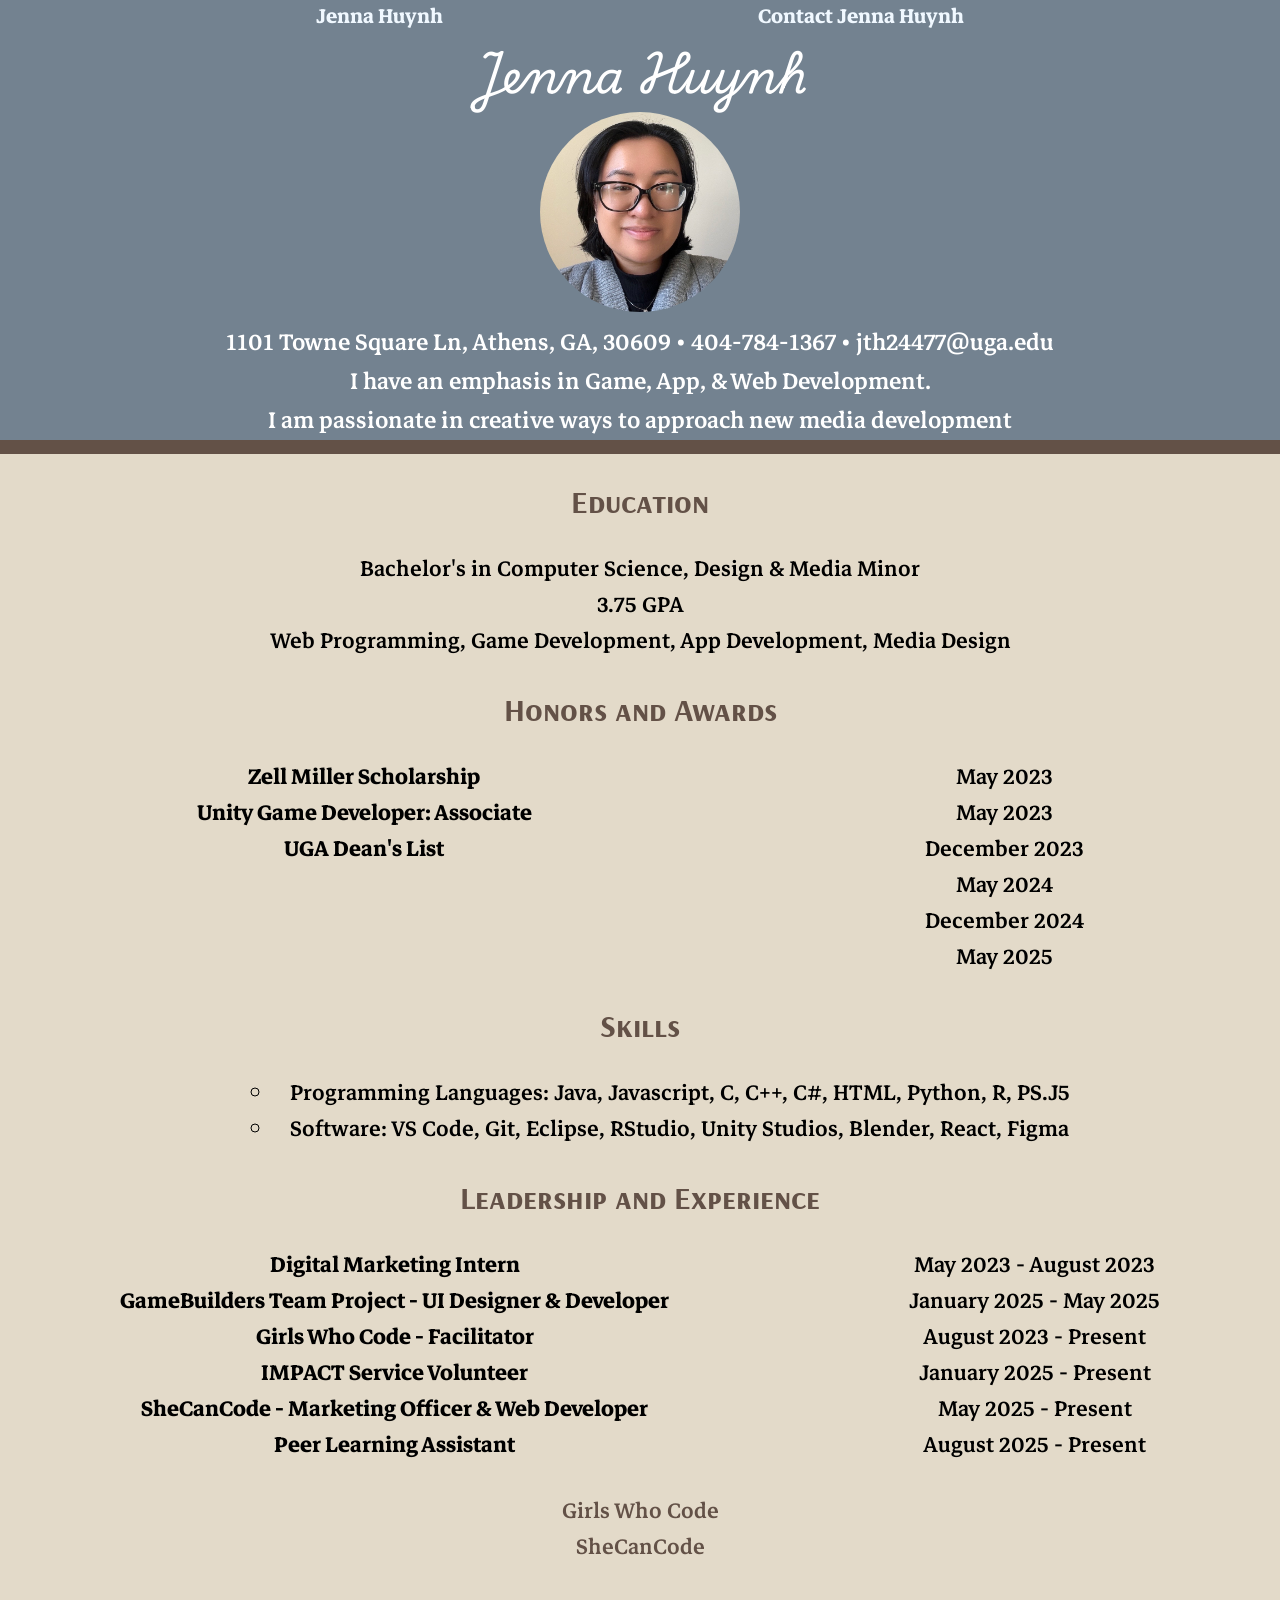
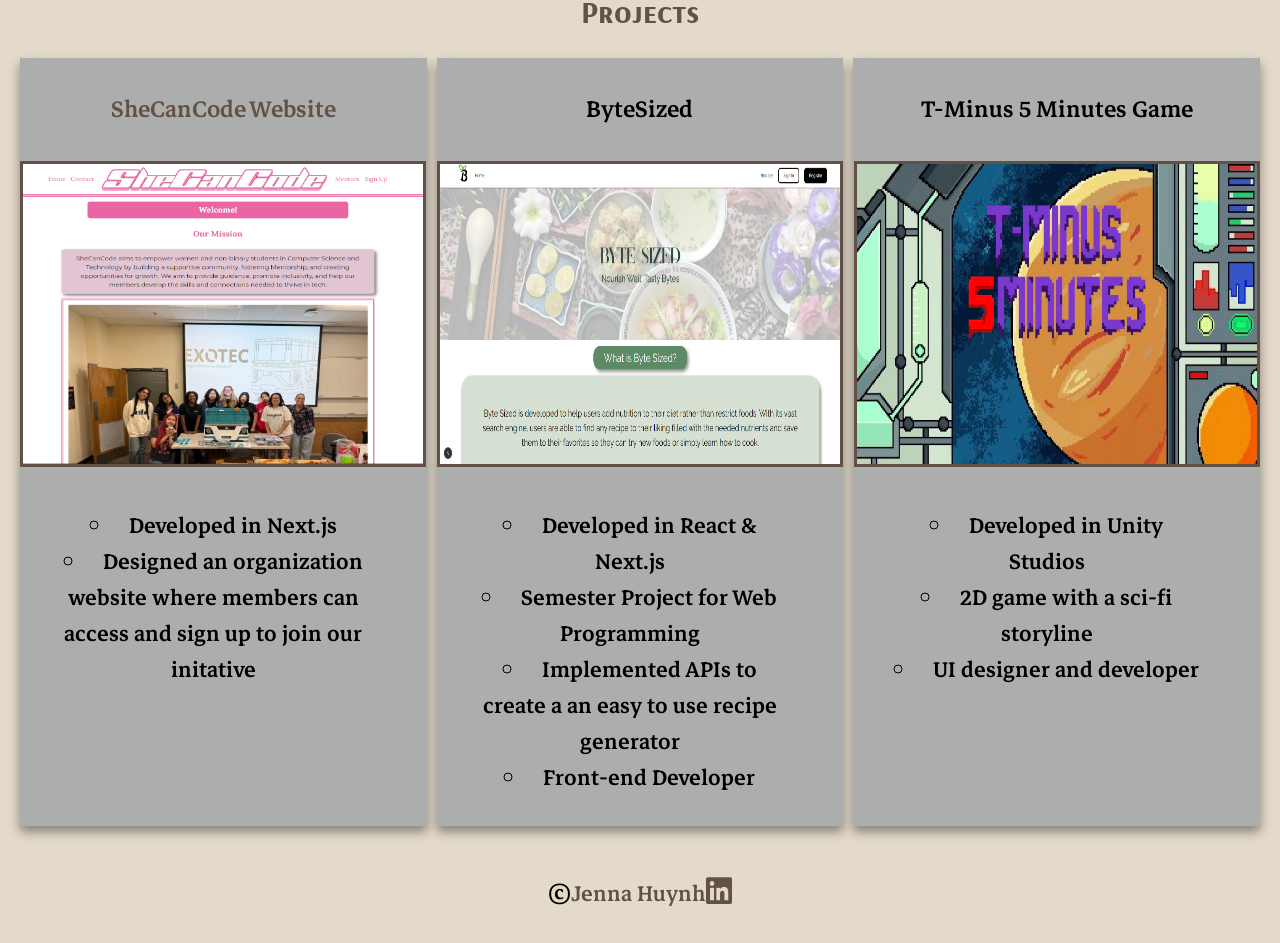
==== index.html @ 85e8484a "cahnges" ====
<!DOCTYPE html>
<html lang="en">

<head>
    <meta charset="UTF-8">
    <meta name="viewport" content="width=device-width, initial-scale=1.0">
    <title>Jenna Huynh</title>
    <link rel="stylesheet" href="https://cdnjs.cloudflare.com/ajax/libs/font-awesome/6.0.0-beta3/css/all.min.css">
    <link rel="stylesheet" href="css/style.css">
    <link rel="preconnect" href="https://fonts.googleapis.com">
    <link rel="preconnect" href="https://fonts.gstatic.com" crossorigin>
    <link
        href="https://fonts.googleapis.com/css2?family=Arsenal+SC:ital,wght@0,400;0,700;1,400;1,700&family=Markazi+Text:wght@400..700&family=Merriweather+Sans:ital,wght@0,300..800;1,300..800&family=Playwrite+DE+LA:wght@100..400&family=Thasadith:ital,wght@0,400;0,700;1,400;1,700&display=swap"
        rel="stylesheet">
</head>

<body>
    <nav>
        <p>
            Jenna Huynh
        </p>
        <p>
            <a href="contact.html">Contact Jenna Huynh</a>
        </p>
    </nav>
    <element class="splash">
        <section>
            <h1>
                Jenna Huynh
            </h1>
            <img src="images/headshot.JPG" alt="headshot" width="200" height="200">
            <p>
                1101 Towne Square Ln, Athens, GA, 30609
                &bull;
                404-784-1367
                &bull;
                jth24477@uga.edu
            </p>
            <p>
                I have an emphasis in Game, App, & Web Development. 
                 <br> I am passionate in creative ways to approach new media development
                
            </p>
        </section>
    </element>
    <hr>
    <section>
        <h2>
            Education
        </h2>
        <p>
           Bachelor's in Computer Science, Design & Media Minor
            <br>
            3.75 GPA
            <br>
            Web Programming, Game Development, App Development, Media Design
        </p>
    </section>
    <section>
        <h2>
            Honors and Awards
        </h2>
        <dl>
            <dt>
                Zell Miller Scholarship
            <dd>
                May 2023
            </dd>
            </dt>
            <dt>
                Unity Game Developer: Associate
            <dd>
                May 2023
            </dd>
            </dt>
            <dt>
                UGA Dean's List
            <dd>
                December 2023 <br>
                May 2024 <br>
                December 2024 <br>
                May 2025
            </dd>
            </dt>
        </dl>
    </section>
    <section>
        <h2>
            Skills
        </h2>
        <ul>
            <li>
                Programming Languages: Java, Javascript, C, C++, C#, HTML, Python, R, PS.J5
            </li>
            <li>
                Software: VS Code, Git, Eclipse, RStudio, Unity Studios, Blender, React, Figma
            </li>
        </ul>
    </section>
    <section>
        <h2>
            Leadership and Experience
        </h2>
        <dl>
            <dt>
                Digital Marketing Intern
            <dd>
                May 2023 - August 2023
            </dd>
            </dt>
            <dt>
                GameBuilders Team Project - UI Designer & Developer
                <dd>
                    January 2025 - May 2025
                </dd>
            </dt>
            <dt>
                Girls Who Code - Facilitator
            <dd>
                August 2023 - Present
            </dd>
            <dt>
                IMPACT Service Volunteer 
                <dd>
                    January 2025 - Present
                </dd>
            </dt>
            </dt>
            <dt>
                SheCanCode - Marketing Officer & Web Developer
            <dd>
                May 2025 - Present
            </dd>
            </dt>
            <dt>
                Peer Learning Assistant
            <dd>
                August 2025 - Present
            </dd>
            </dt>
        </dl>
        <a href="https://girlswhocode.com/">Girls Who Code</a>
        <br>
        <a href="https://scc-website-zeta.vercel.app/">SheCanCode</a>
    </section>
    <section>
        <h2>
            Projects
        </h2>
        <div class="three-col">
            <div class="card">
                <h3 class ="h3">
        <a href="https://scc-website-zeta.vercel.app/">SheCanCode Website</a>
                </h3>
                <img src="images/scc.png" alt="SheCanCode">
                <ul>
                    <li>
                        Developed in Next.js
                    </li>
                    <li>
                        Designed an organization website where members can access and sign up to join our initative
                    </li>
                </ul>
            </div>
            <div class="card">
                <h3>
                    ByteSized
                </h3>
                <img src="images/byte.png" alt="ByteSized">
                <ul>
                    <li>
                        Developed in React & Next.js
                    </li>
                    <li>
                        Semester Project for Web Programming
                    </li>
                    <li>
                        Implemented APIs to create a an easy to use recipe generator
                    </li>
                    <li>
                        Front-end Developer
                    </li>
                </ul>
            </div>
            <div class="card">
                <h3>
                    T-Minus 5 Minutes Game
                </h3>
                <img src="images/tminus.jpeg" alt="T-Minus 5 Minutes Game ">
                <ul>
                    <li>
                        Developed in Unity Studios
                    </li>
                    <li>
                        2D game with a sci-fi storyline
                    </li>
                    <li>
                        UI designer and developer 
                    </li>
                </ul>
            </div>
        </div>
    </section>
    </div>
    <footer>
        &copy;
        <a href="contact.html">Jenna Huynh</a>
        <a href="https://www.linkedin.com/in/jj-huynh-35815720b/">
            <i class="fa-brands fa-linkedin"></i>
        </a>
    </footer>
</body>

</html>
---- css/style.css ----
/* General Styles */

body {
    margin: 0;
    background-color: #E3DAC9;
    font-family: "Markazi Text", serif;
    font-weight: 500;
    font-size: 30px;
    text-align: center;
}

/* Nav Styles */
nav {
    display: flex;
    flex-direction: row;
    justify-content: space-evenly;
    padding: 0 0 0 0;
    background-color: #738290;
    font-weight: 700;
    text-align: center;
    font-size: 28px;
}

nav p,
nav a {
    color: aliceblue;
    margin: 0;
}

nav a {
    color: aliceblue;
    text-decoration: none;
}

nav a:hover {
    transition: 0.3s;
    color: #635147;
}

/* Footer Styles */
footer {
    display: flex;
    padding: 30px;
    justify-content: center;
    font-family: "Markazi Text", serif;
    font-weight: 500;
    font-size: 30px;

}

footer a {
    color: #635147;
    text-decoration: none;
}

footer a:hover {
    transition: 0.3s;
    color: aliceblue;
}

/* Splash Section */
.splash {
    border: 0;
}

.splash section {

    background-color: #738290;
}

.splash h1 {
    margin: 0;
    color: white;
    font-family: "Playwrite DE LA", serif;
    font-optical-sizing: auto;
    font-style: normal;
}

.splash img {
    border-radius: 50%;
}

.splash p {
    font-size: 32px;
    margin: 0;
    text-align: center;
    color: white;
}

/* Horizontal Rules */
hr {
    margin: 0;
    color: #635147;
    border: 7px solid;
}

/* Sections */
section {
    text-align: center;
}

/* Section Headings */
section h2 {
    display: flex;
    justify-content: center;
    color: #635147;
    font-family: "Arsenal SC", serif;
    font-weight: 700;
    font-style: normal;
    text-align: center;
    font-size: 32px;
}

.h3 {
    color: black;
}

/* Paragraph Styles */
section p {
    text-align: center;
}

/* link styles */
section a {
    text-decoration: none;
    color: #635147
}

section a:hover {
    color: aliceblue;
}

/* List Styles */
ul {
    list-style-type: circle;
    list-style-position: inside;
}

dl {
    display: grid;
}

dl dt {
    font-weight: bold;
}

dl dd {
    margin: 0;
    grid-column-start: 2;
}

/* Project Section */
.three-col {
    display: grid;
    grid-template-columns: repeat(3, 1fr);
    border: #635147;
    gap: 10px;
    margin: 20px;
}

.card {
    box-shadow: 0 6px 10px 0 rgba(0, 0, 0, 0.4);
    transition: 0.5s;
    background-color: #ABAEAD;
    border: #635147;
    justify-content: center;
    align-items: center;
}

.card li {
    padding: 0 60px 0 0;
}

.card img {
    width: 400px;
    height: 300px;
    border: #635147 solid;
}

.card h3 {
    font-family: "Markazi Text", serif;
    font-weight: 500;
    font-size: 32px;
}

.card:hover {
    box-shadow: 0 8px 16px 0 rgb(0, 0, 0, 0.8);
}

/* Contact Page Styles */
.one-col {
    display: grid;
    text-align: center;
    border: 3px;
    display: inline-block;
}

form {
    margin: 0;
    background-color: #E3DAC9;
    font-family: "Markazi Text", serif;
    font-weight: 500;
    font-size: 30px;
    text-align: center;
}

form input,
form textarea {
    width: 100%;
    padding: 12px 20px;
    margin: 8px 0;
    border: 3px solid #ccc;
    transition: 0.5s;
    resize: vertical;
    margin: 8px 0;
    box-sizing: border-box;
    outline: none;
}

form input:focus,
form textarea:focus {
    border: 3px solid #555;
    transition: .5s;
}

form button {
    font-family: "Markazi Text", serif;
    font-weight: 500;
    font-size: 30px;
    background-color: #635147;
    color: aliceblue;
    border: none;
    padding: 16px 32px;
    margin: 4px 2px;
    box-shadow: 0 8px 16px 0 rgba(0, 0, 0, 0.2), 0 6px 20px 0 rgba(0, 0, 0, 0.19);
}

form button:hover {
    cursor: pointer;
    background-color: aliceblue;
    color: #635147;
    transition-duration: 0.4s;
    box-shadow: 0 8px 16px 0 rgba(0, 0, 0, 0.2), 0 6px 20px 0 rgba(0, 0, 0, 0.19);
}

/* Thank You Page*/

.thankyou h3 {
    padding: 100px;
    font-family: "Playwrite DE LA", serif;
    font-optical-sizing: auto;
    font-style: normal;
}

.thankyou a {
    text-decoration: none;
    color: #635147;
}

.thankyou a:hover {
    transition: 0.3s;
    color: aliceblue
}

@media (max-width: 1000px) {

    .three-col {
        grid-template-columns: 1fr;
        /* stack cards vertically */
        margin: 20px auto;
    }

    .card {
        padding: 20px;
    }

}
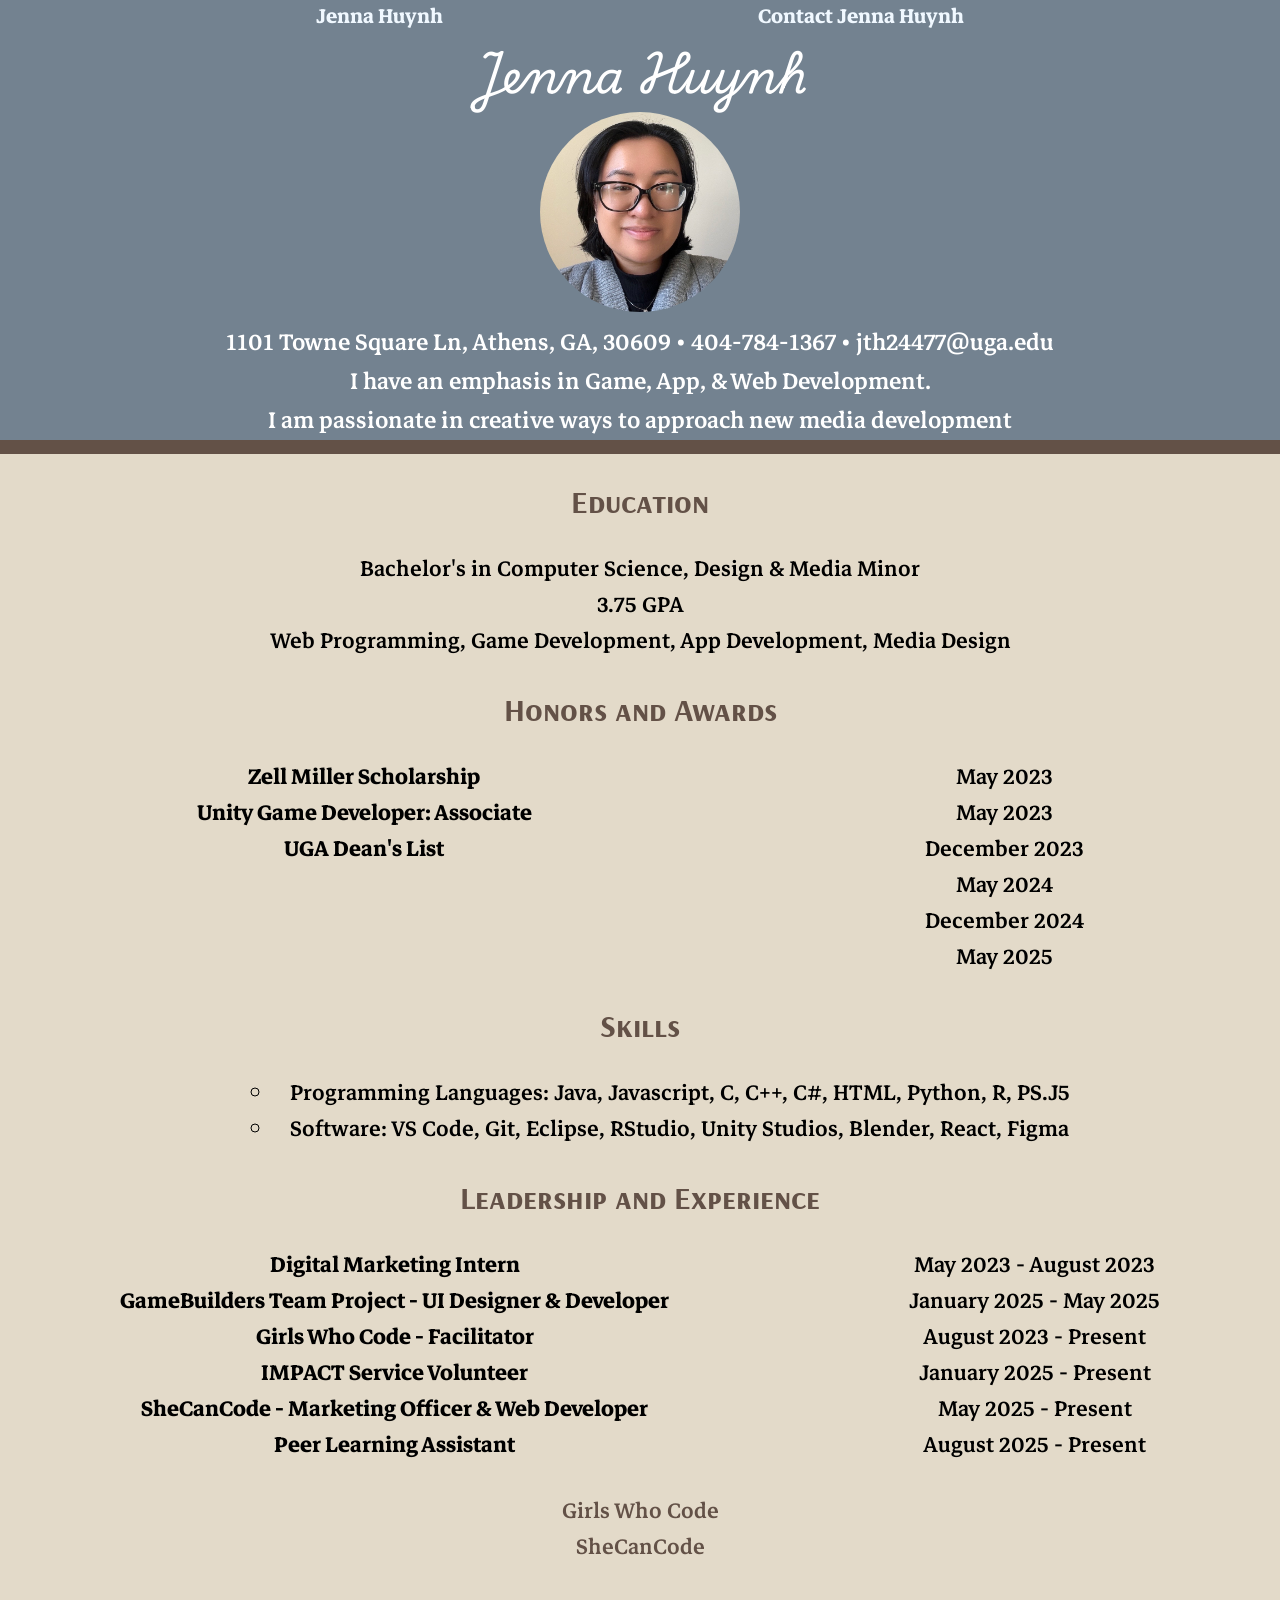
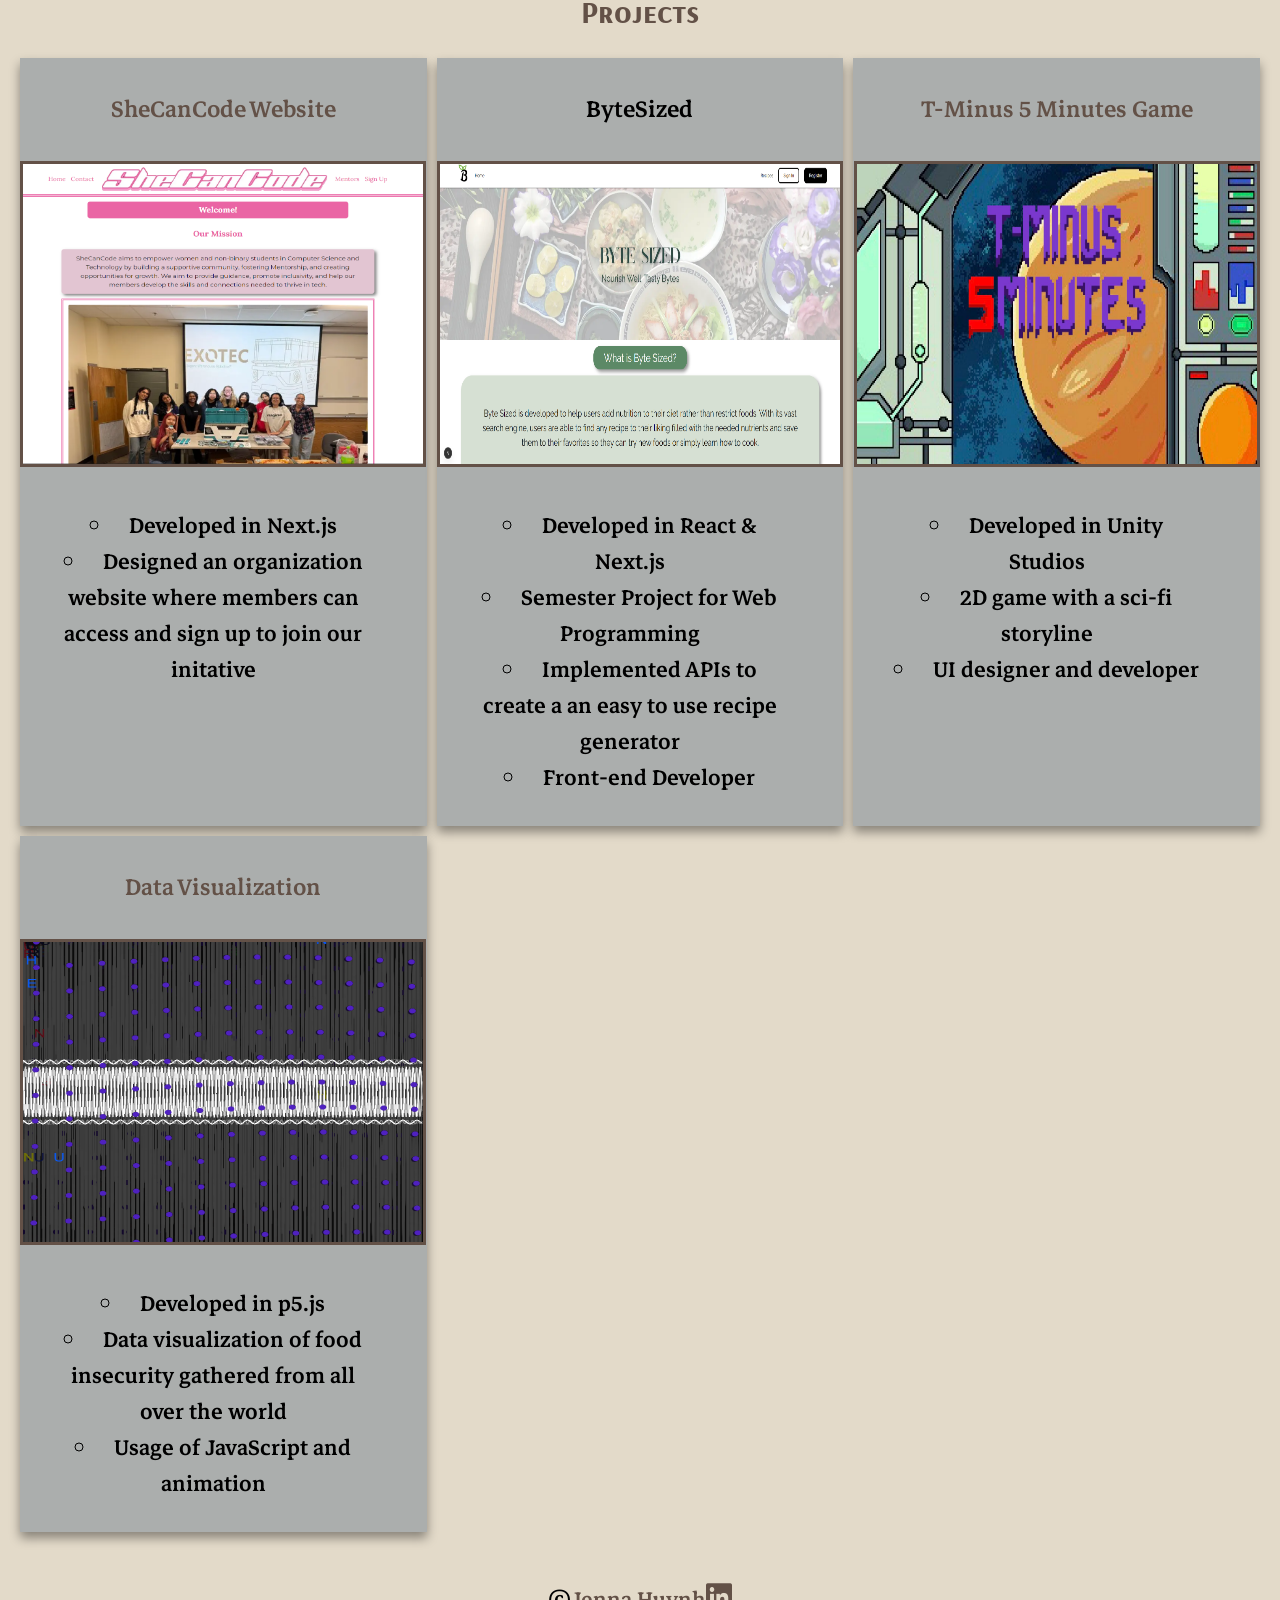
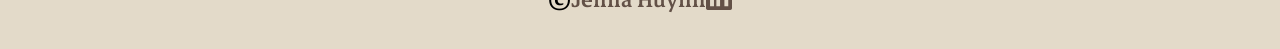
==== commit 6671fdab: "cahnges" ====
--- a/index.html
+++ b/index.html
@@ -37,9 +37,9 @@
                 jth24477@uga.edu
             </p>
             <p>
-                I have an emphasis in Game, App, & Web Development. 
-                 <br> I am passionate in creative ways to approach new media development
-                
+                I have an emphasis in Game, App, & Web Development.
+                <br> I am passionate in creative ways to approach new media development
+
             </p>
         </section>
     </element>
@@ -49,7 +49,7 @@
             Education
         </h2>
         <p>
-           Bachelor's in Computer Science, Design & Media Minor
+            Bachelor's in Computer Science, Design & Media Minor
             <br>
             3.75 GPA
             <br>
@@ -110,9 +110,9 @@
             </dt>
             <dt>
                 GameBuilders Team Project - UI Designer & Developer
-                <dd>
-                    January 2025 - May 2025
-                </dd>
+            <dd>
+                January 2025 - May 2025
+            </dd>
             </dt>
             <dt>
                 Girls Who Code - Facilitator
@@ -120,10 +120,10 @@
                 August 2023 - Present
             </dd>
             <dt>
-                IMPACT Service Volunteer 
-                <dd>
-                    January 2025 - Present
-                </dd>
+                IMPACT Service Volunteer
+            <dd>
+                January 2025 - Present
+            </dd>
             </dt>
             </dt>
             <dt>
@@ -149,8 +149,8 @@
         </h2>
         <div class="three-col">
             <div class="card">
-                <h3 class ="h3">
-        <a href="https://scc-website-zeta.vercel.app/">SheCanCode Website</a>
+                <h3>
+                    <a href="https://scc-website-zeta.vercel.app/">SheCanCode Website</a>
                 </h3>
                 <img src="images/scc.png" alt="SheCanCode">
                 <ul>
@@ -184,7 +184,7 @@
             </div>
             <div class="card">
                 <h3>
-                    T-Minus 5 Minutes Game
+                    <a href="https://mr-teal.itch.io/t-minus-5-minutes">T-Minus 5 Minutes Game</a>
                 </h3>
                 <img src="images/tminus.jpeg" alt="T-Minus 5 Minutes Game ">
                 <ul>
@@ -195,7 +195,24 @@
                         2D game with a sci-fi storyline
                     </li>
                     <li>
-                        UI designer and developer 
+                        UI designer and developer
+                    </li>
+                </ul>
+            </div>
+            <div class="card">
+                <h3>
+                    <a href="https://editor.p5js.org/jth24477/sketches/vvp6loJH0">Data Visualization</a>
+                </h3>
+                <img src="images/foodData.png" alt="data ">
+                <ul>
+                    <li>
+                        Developed in p5.js
+                    </li>
+                    <li>
+                        Data visualization of food insecurity gathered from all over the world
+                    </li>
+                    <li>
+                        Usage of JavaScript and animation
                     </li>
                 </ul>
             </div>
@@ -211,4 +228,4 @@
     </footer>
 </body>
 
-</html>
+</html>
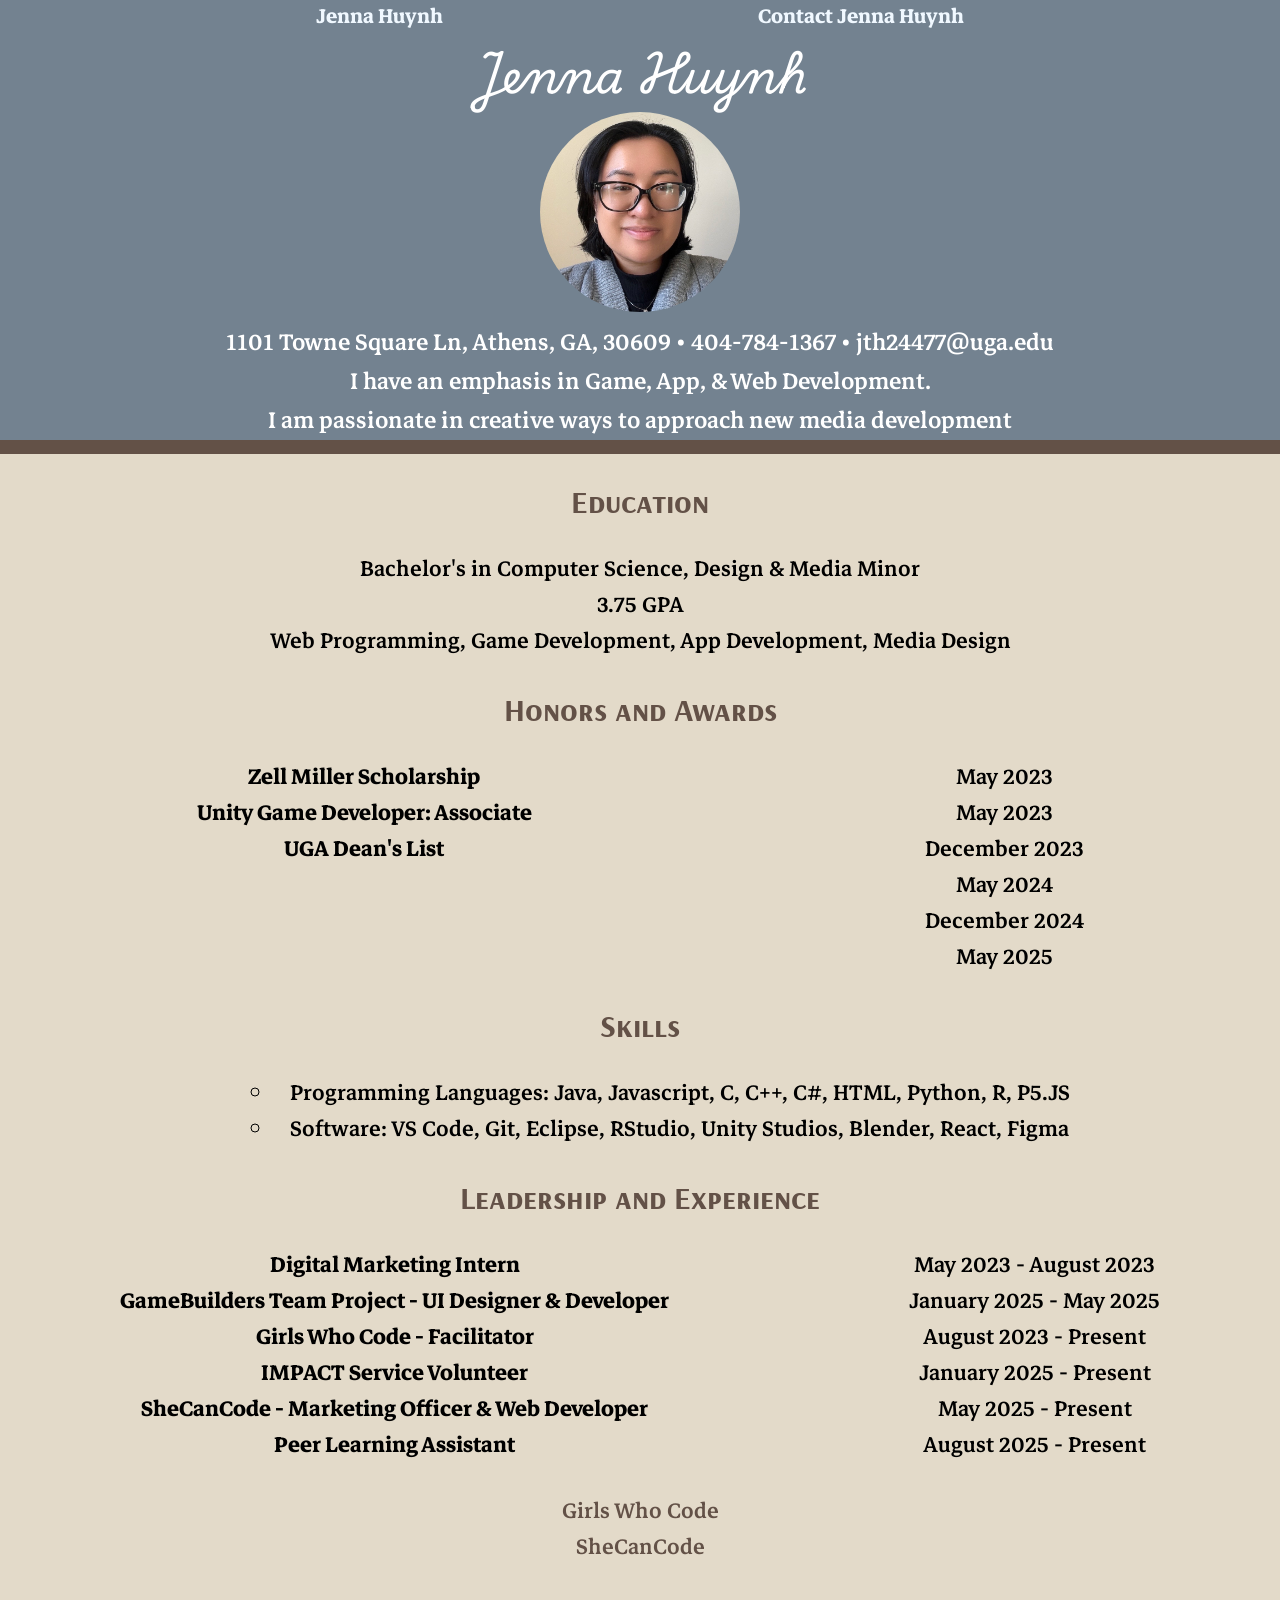
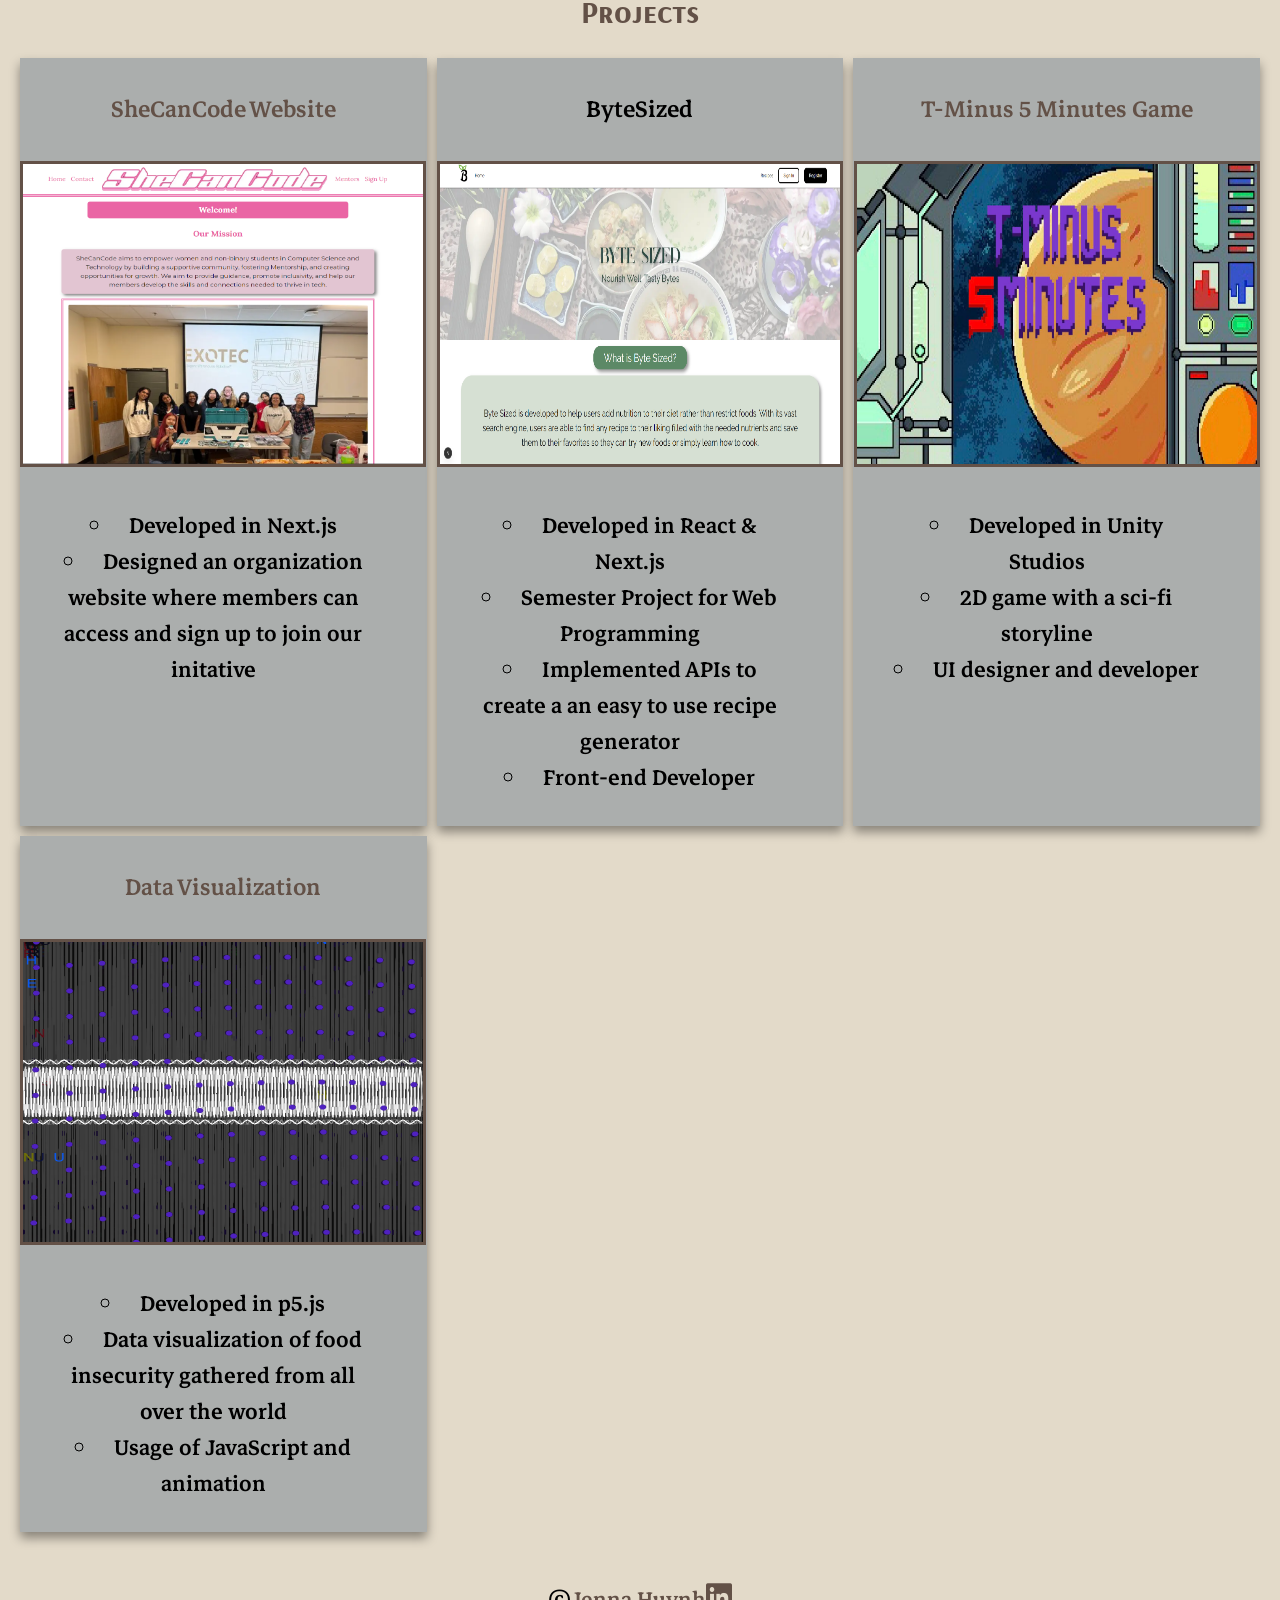
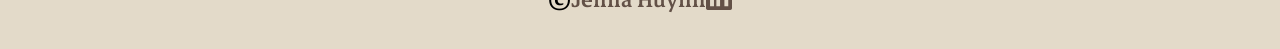
==== commit 0458166c: "changes" ====
--- a/index.html
+++ b/index.html
@@ -90,7 +90,7 @@
         </h2>
         <ul>
             <li>
-                Programming Languages: Java, Javascript, C, C++, C#, HTML, Python, R, PS.J5
+                Programming Languages: Java, Javascript, C, C++, C#, HTML, Python, R, P5.JS
             </li>
             <li>
                 Software: VS Code, Git, Eclipse, RStudio, Unity Studios, Blender, React, Figma
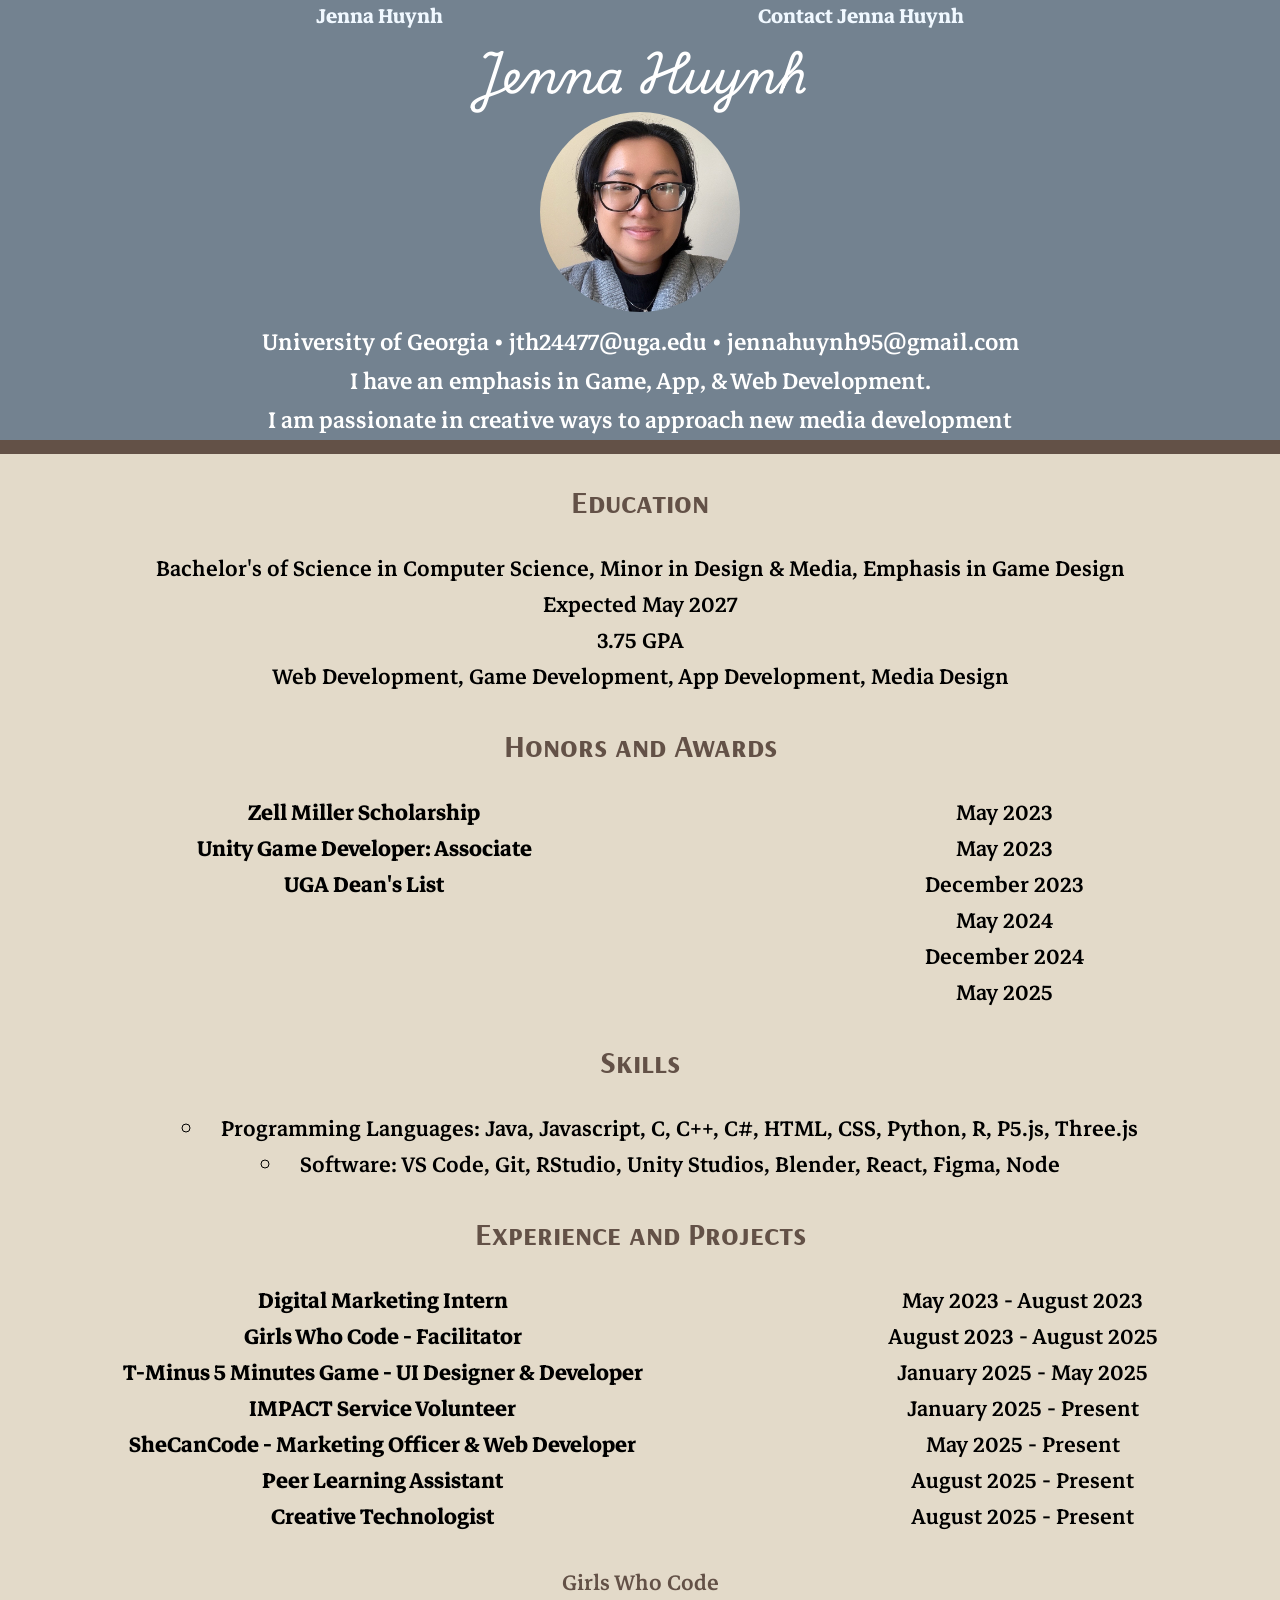
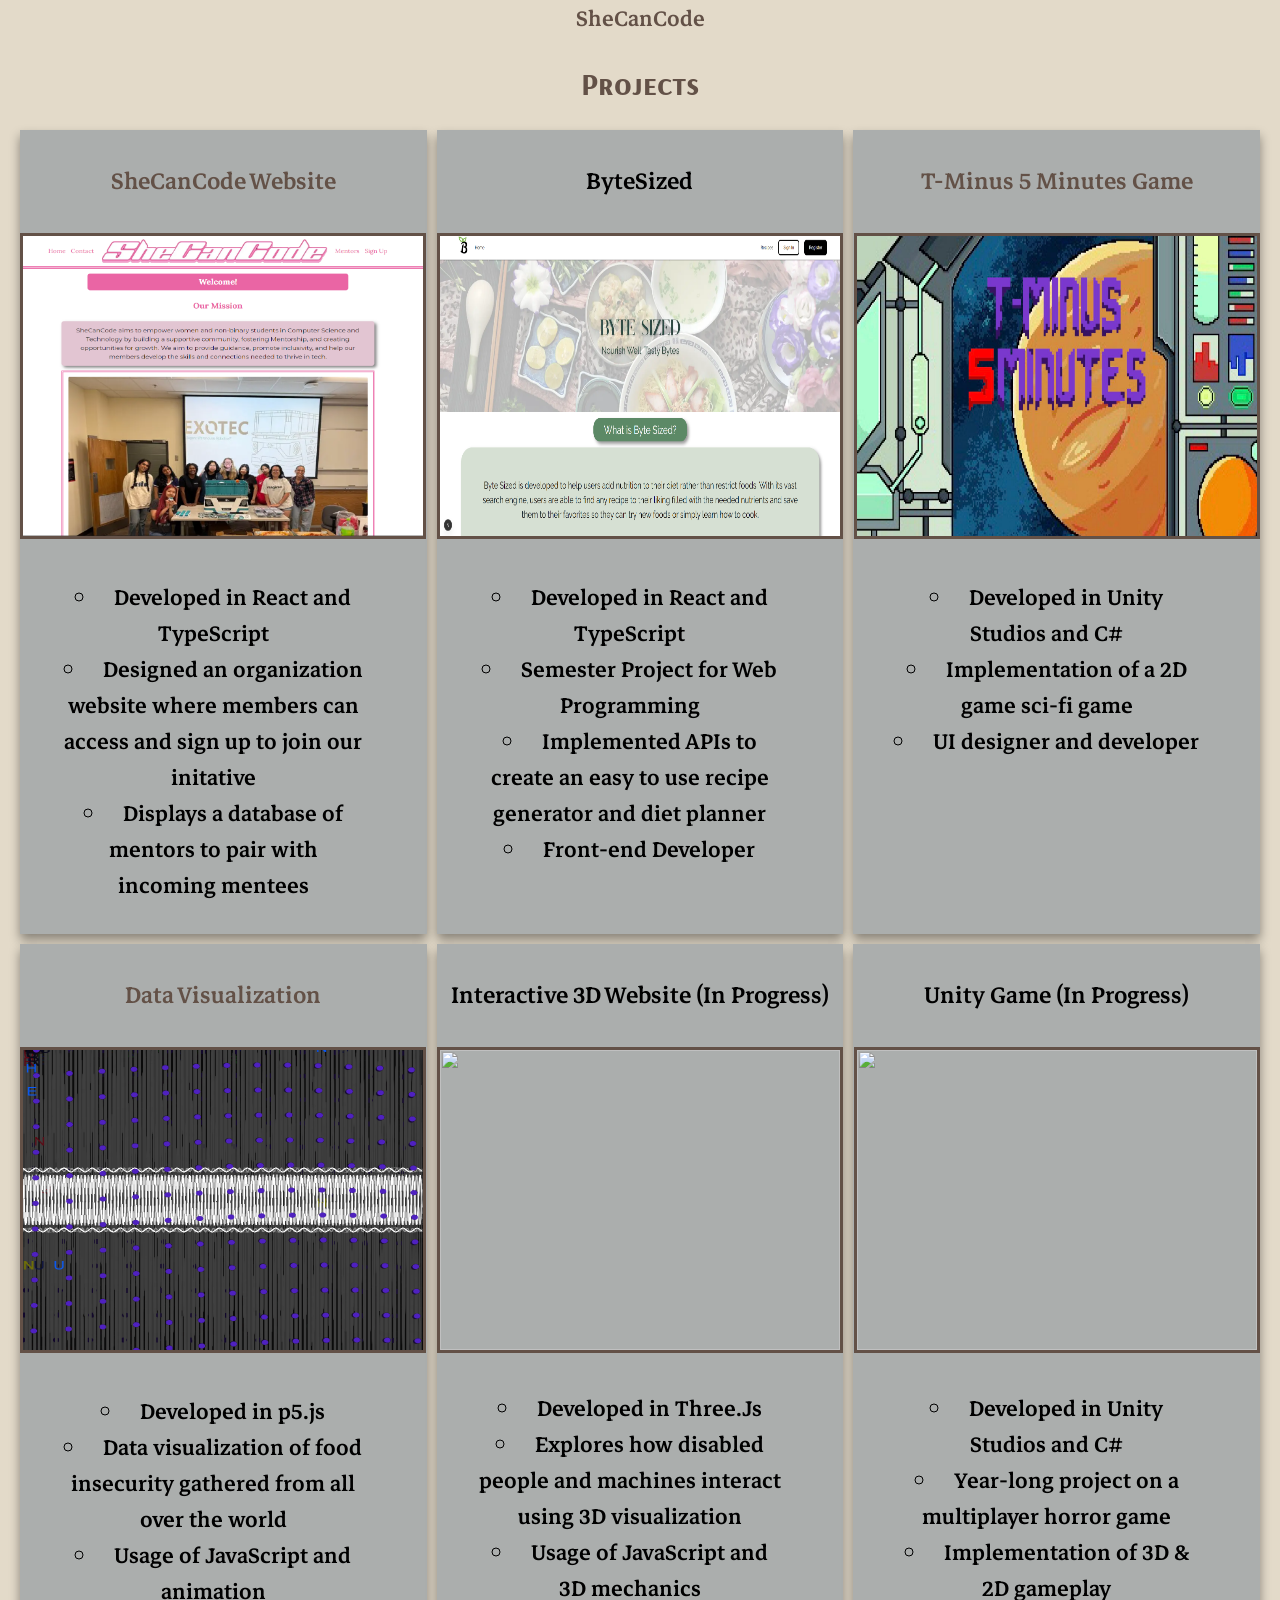
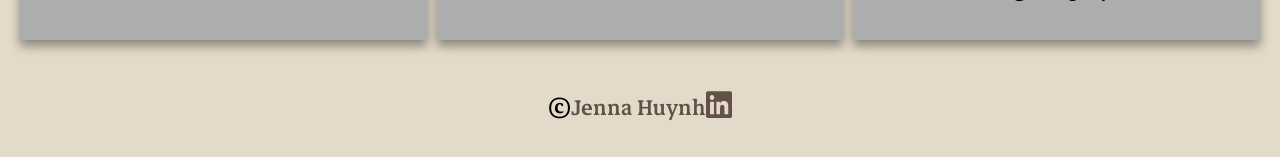
==== commit 809ee39f: "changes" ====
--- a/index.html
+++ b/index.html
@@ -30,11 +30,11 @@
             </h1>
             <img src="images/headshot.JPG" alt="headshot" width="200" height="200">
             <p>
-                1101 Towne Square Ln, Athens, GA, 30609
-                &bull;
-                404-784-1367
+                University of Georgia
                 &bull;
                 jth24477@uga.edu
+                &bull;
+                jennahuynh95@gmail.com
             </p>
             <p>
                 I have an emphasis in Game, App, & Web Development.
@@ -49,11 +49,12 @@
             Education
         </h2>
         <p>
-            Bachelor's in Computer Science, Design & Media Minor
+            Bachelor's of Science in Computer Science, Minor in Design & Media, Emphasis in Game Design 
+            <br> Expected May 2027
             <br>
             3.75 GPA
             <br>
-            Web Programming, Game Development, App Development, Media Design
+            Web Development, Game Development, App Development, Media Design
         </p>
     </section>
     <section>
@@ -90,16 +91,16 @@
         </h2>
         <ul>
             <li>
-                Programming Languages: Java, Javascript, C, C++, C#, HTML, Python, R, P5.JS
+                Programming Languages: Java, Javascript, C, C++, C#, HTML, CSS, Python, R, P5.js, Three.js
             </li>
             <li>
-                Software: VS Code, Git, Eclipse, RStudio, Unity Studios, Blender, React, Figma
+                Software: VS Code, Git, RStudio, Unity Studios, Blender, React, Figma, Node
             </li>
         </ul>
     </section>
     <section>
         <h2>
-            Leadership and Experience
+            Experience and Projects
         </h2>
         <dl>
             <dt>
@@ -109,16 +110,18 @@
             </dd>
             </dt>
             <dt>
-                GameBuilders Team Project - UI Designer & Developer
+                Girls Who Code - Facilitator
+            <dd>
+                August 2023 - August 2025
+            </dd>
+            </dt>
+            <dt>
+                T-Minus 5 Minutes Game - UI Designer & Developer
             <dd>
                 January 2025 - May 2025
             </dd>
             </dt>
-            <dt>
-                Girls Who Code - Facilitator
-            <dd>
-                August 2023 - Present
-            </dd>
+        
             <dt>
                 IMPACT Service Volunteer
             <dd>
@@ -137,11 +140,17 @@
             <dd>
                 August 2025 - Present
             </dd>
+            </dt>
+            <dt>
+                Creative Technologist
+                <dd>
+                    August 2025 - Present
+                </dd>
             </dt>
         </dl>
         <a href="https://girlswhocode.com/">Girls Who Code</a>
         <br>
-        <a href="https://scc-website-zeta.vercel.app/">SheCanCode</a>
+        <a href="https://www.uga-shecancode.dev/">SheCanCode</a>
     </section>
     <section>
         <h2>
@@ -150,16 +159,19 @@
         <div class="three-col">
             <div class="card">
                 <h3>
-                    <a href="https://scc-website-zeta.vercel.app/">SheCanCode Website</a>
+                    <a href="https://www.uga-shecancode.dev/">SheCanCode Website</a>
                 </h3>
                 <img src="images/scc.png" alt="SheCanCode">
                 <ul>
                     <li>
-                        Developed in Next.js
+                        Developed in React and TypeScript
                     </li>
                     <li>
                         Designed an organization website where members can access and sign up to join our initative
                     </li>
+                    <li>
+                        Displays a database of mentors to pair with incoming mentees
+                    </li>
                 </ul>
             </div>
             <div class="card">
@@ -169,13 +181,13 @@
                 <img src="images/byte.png" alt="ByteSized">
                 <ul>
                     <li>
-                        Developed in React & Next.js
+                        Developed in React and TypeScript
                     </li>
                     <li>
                         Semester Project for Web Programming
                     </li>
                     <li>
-                        Implemented APIs to create a an easy to use recipe generator
+                        Implemented APIs to create an easy to use recipe generator and diet planner
                     </li>
                     <li>
                         Front-end Developer
@@ -189,10 +201,10 @@
                 <img src="images/tminus.jpeg" alt="T-Minus 5 Minutes Game ">
                 <ul>
                     <li>
-                        Developed in Unity Studios
-                    </li>
-                    <li>
-                        2D game with a sci-fi storyline
+                        Developed in Unity Studios and C#
+                    </li>
+                    <li>
+                        Implementation of a 2D game sci-fi game
                     </li>
                     <li>
                         UI designer and developer
@@ -216,6 +228,41 @@
                     </li>
                 </ul>
             </div>
+             <div class="card">
+                <h3>
+                    Interactive 3D Website (In Progress)
+                </h3>
+                <img src="" alt="">
+                <ul>
+                    <li>
+                        Developed in Three.Js
+                    </li>
+                    <li>
+                        Explores how disabled people and machines interact using 3D visualization
+                    </li>
+                    <li>
+                        Usage of JavaScript and 3D mechanics
+                    </li>
+                </ul>
+            </div>
+              <div class="card">
+                <h3>
+                    Unity Game (In Progress)
+                </h3>
+                <img src="" alt="">
+                <ul>
+                    <li>
+                        Developed in Unity Studios and C#
+                    </li>
+                    <li>
+                        Year-long project on a multiplayer horror game
+                    </li>
+                    <li>
+                        Implementation of 3D & 2D gameplay
+                    </li>
+                </ul>
+            </div>
+            
         </div>
     </section>
     </div>
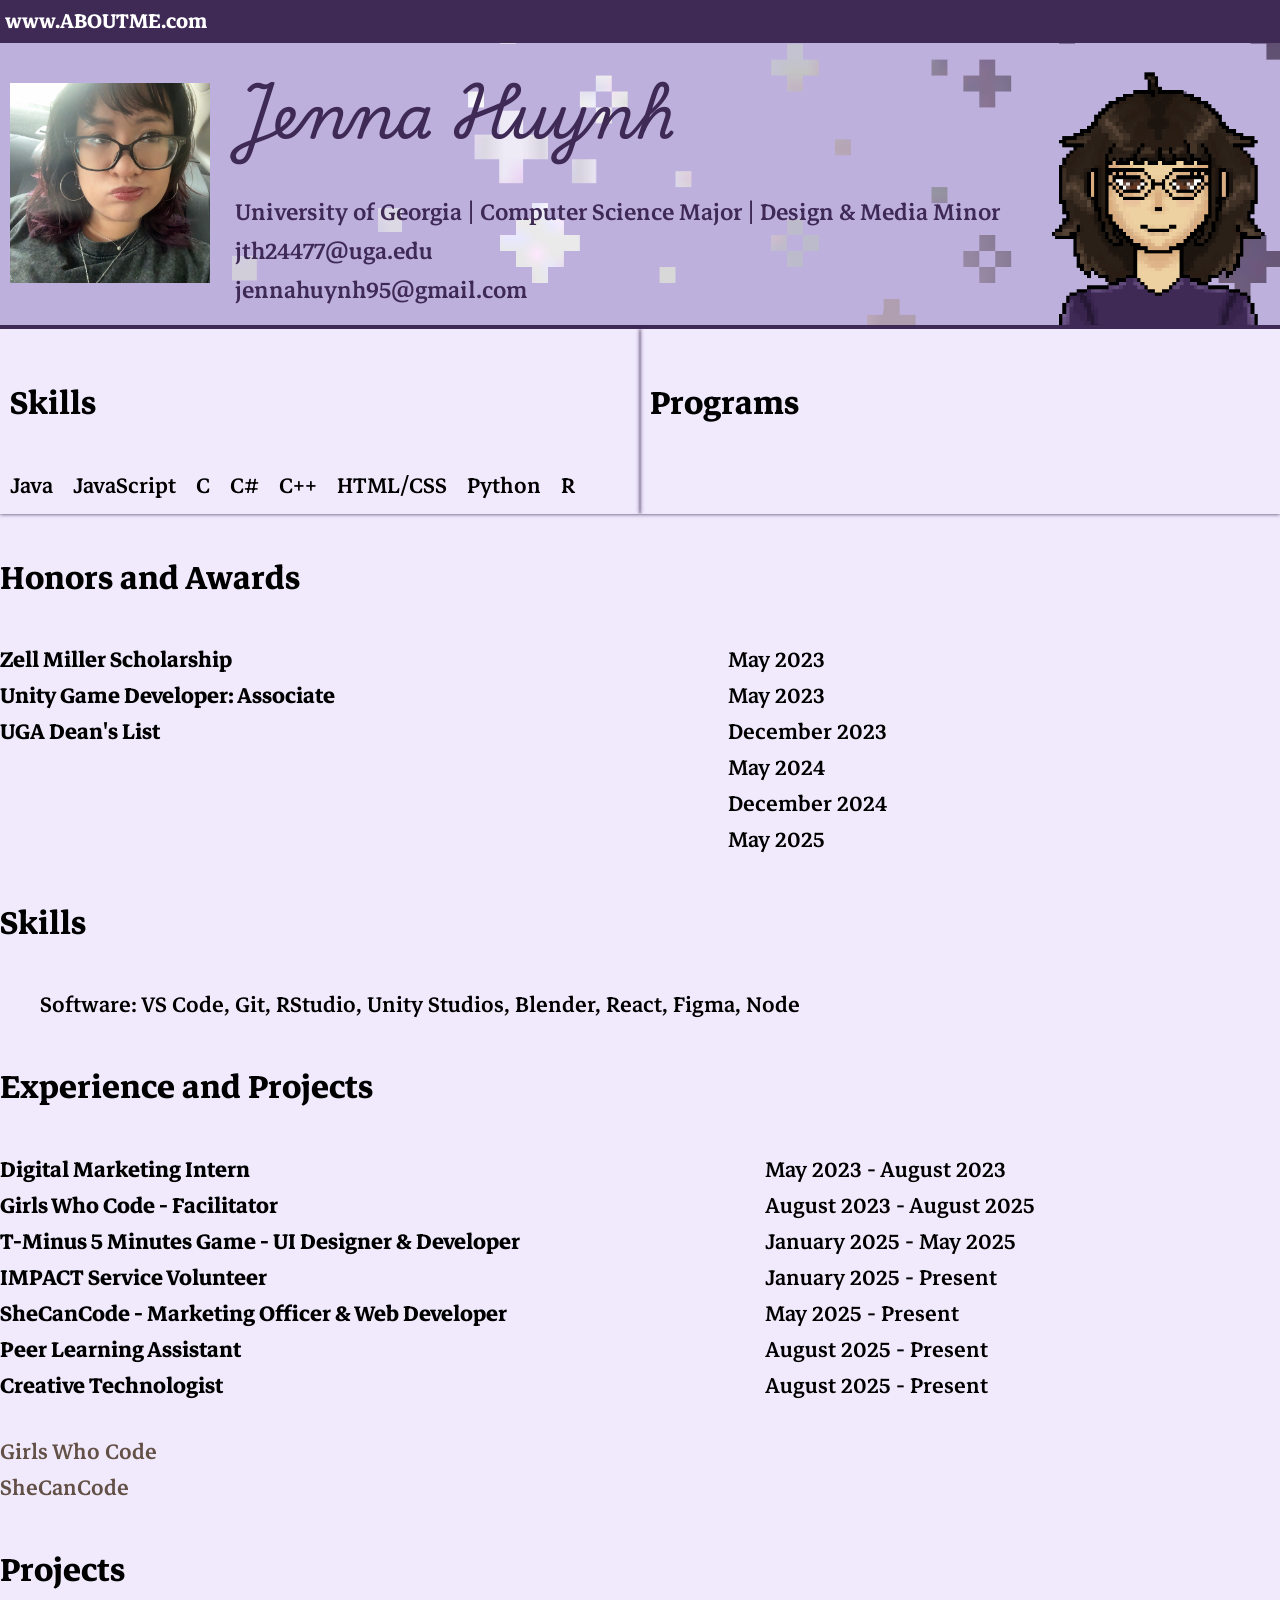
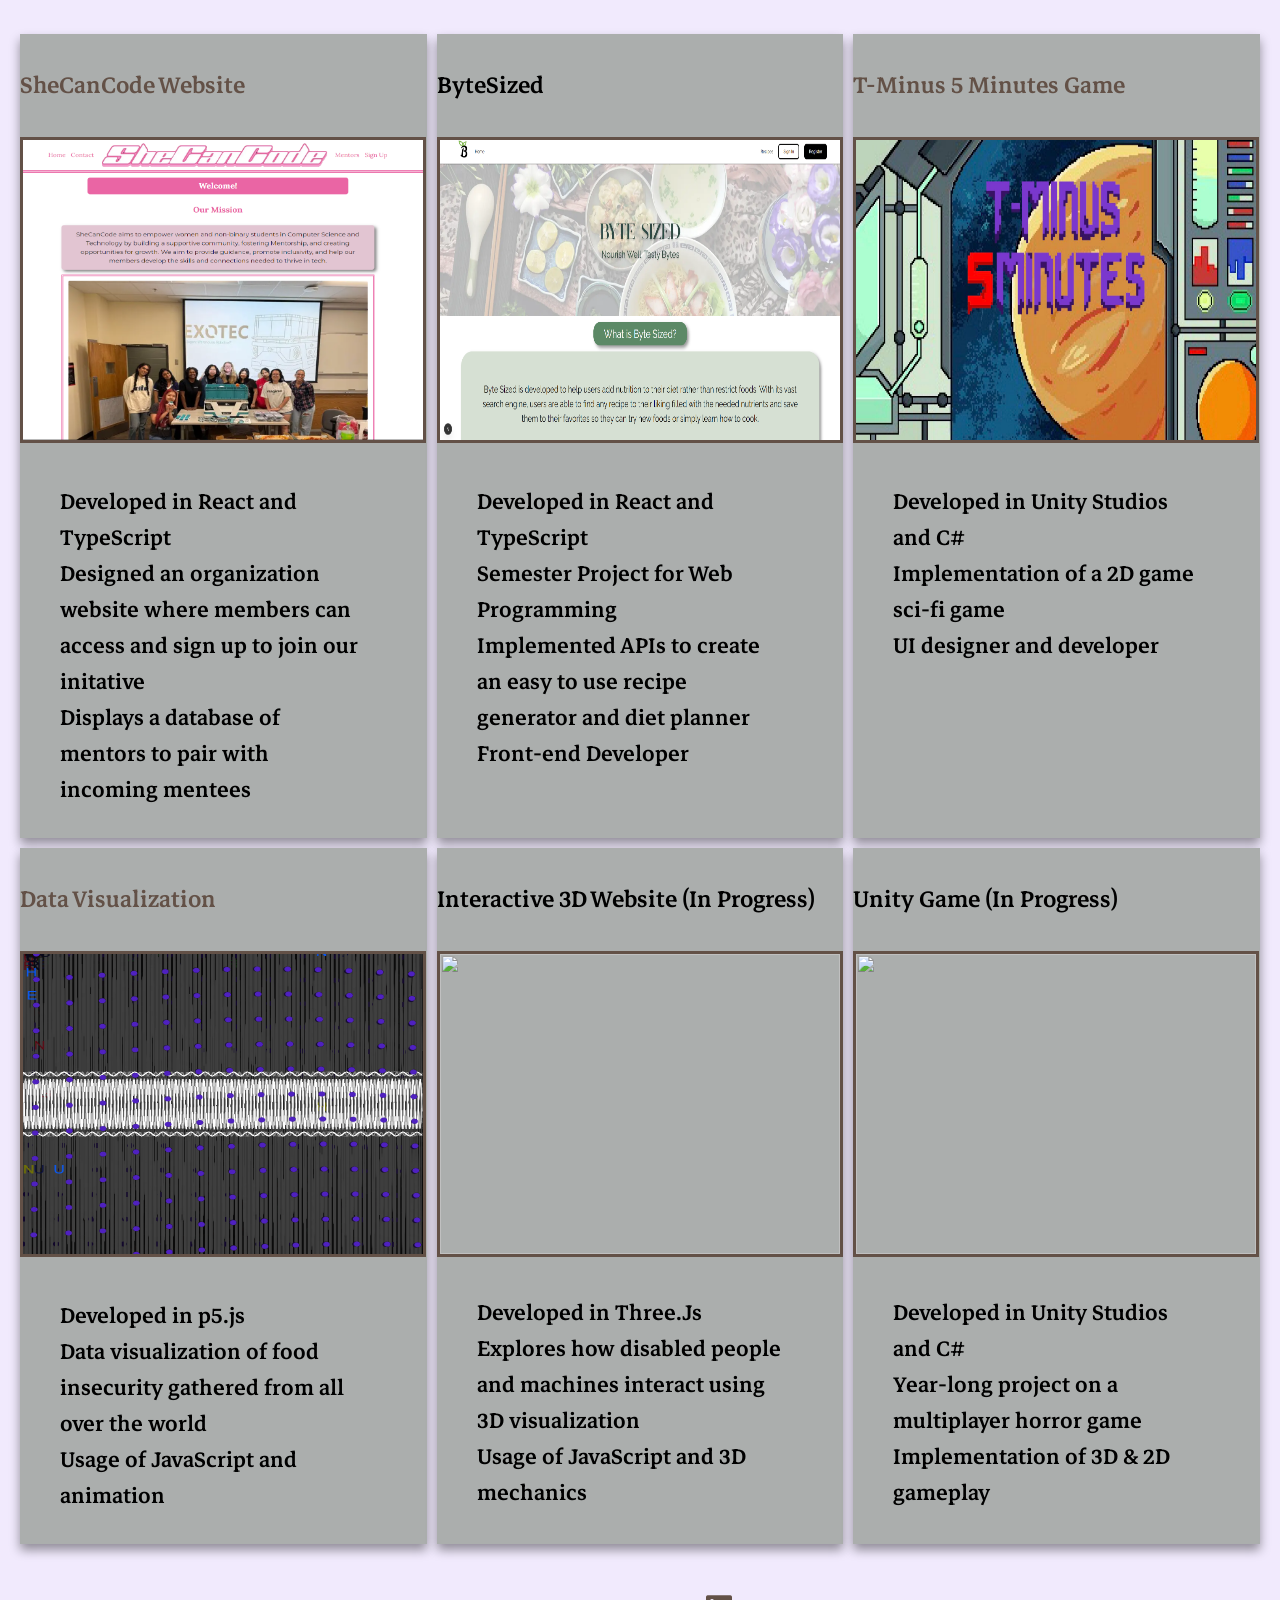
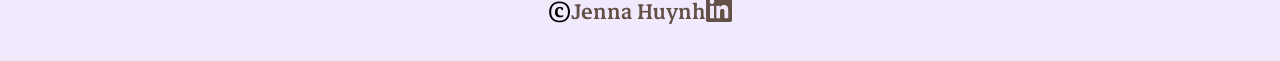
==== commit dafa4573: "updates" ====
--- a/index.html
+++ b/index.html
@@ -17,46 +17,44 @@
 <body>
     <nav>
         <p>
-            Jenna Huynh
-        </p>
-        <p>
-            <a href="contact.html">Contact Jenna Huynh</a>
+            www.ABOUTME.com
         </p>
     </nav>
-    <element class="splash">
-        <section>
+    <div class="splash">
+        <img src="images/headshot.JPG" alt="headshot" width="200" height="200">
+        <div class="text">
             <h1>
                 Jenna Huynh
             </h1>
-            <img src="images/headshot.JPG" alt="headshot" width="200" height="200">
             <p>
-                University of Georgia
-                &bull;
+                University of Georgia | Computer Science Major | Design & Media Minor
+
+                <br>
                 jth24477@uga.edu
-                &bull;
+                <br>
                 jennahuynh95@gmail.com
             </p>
-            <p>
-                I have an emphasis in Game, App, & Web Development.
-                <br> I am passionate in creative ways to approach new media development
-
-            </p>
-        </section>
-    </element>
+        </div>
+    </div>
     <hr>
-    <section>
-        <h2>
-            Education
-        </h2>
-        <p>
-            Bachelor's of Science in Computer Science, Minor in Design & Media, Emphasis in Game Design 
-            <br> Expected May 2027
-            <br>
-            3.75 GPA
-            <br>
-            Web Development, Game Development, App Development, Media Design
-        </p>
-    </section>
+    <div class="skills-container">
+        <div class="skills-card">
+            <h2> Skills </h2>
+            <ul class="skills-list">
+                <li>Java</li>
+                <li>JavaScript</li>
+                <li>C</li>
+                <li>C#</li>
+                <li>C++</li>
+                <li>HTML/CSS</li>
+                <li>Python</li>
+                <li>R</li>
+            </ul>
+        </div>
+        <div class="skills-card">
+            <h2> Programs </h2>
+        </div>
+    </div>
     <section>
         <h2>
             Honors and Awards
@@ -91,9 +89,6 @@
         </h2>
         <ul>
             <li>
-                Programming Languages: Java, Javascript, C, C++, C#, HTML, CSS, Python, R, P5.js, Three.js
-            </li>
-            <li>
                 Software: VS Code, Git, RStudio, Unity Studios, Blender, React, Figma, Node
             </li>
         </ul>
@@ -121,7 +116,7 @@
                 January 2025 - May 2025
             </dd>
             </dt>
-        
+
             <dt>
                 IMPACT Service Volunteer
             <dd>
@@ -143,9 +138,9 @@
             </dt>
             <dt>
                 Creative Technologist
-                <dd>
-                    August 2025 - Present
-                </dd>
+            <dd>
+                August 2025 - Present
+            </dd>
             </dt>
         </dl>
         <a href="https://girlswhocode.com/">Girls Who Code</a>
@@ -228,7 +223,7 @@
                     </li>
                 </ul>
             </div>
-             <div class="card">
+            <div class="card">
                 <h3>
                     Interactive 3D Website (In Progress)
                 </h3>
@@ -245,7 +240,7 @@
                     </li>
                 </ul>
             </div>
-              <div class="card">
+            <div class="card">
                 <h3>
                     Unity Game (In Progress)
                 </h3>
@@ -262,7 +257,7 @@
                     </li>
                 </ul>
             </div>
-            
+
         </div>
     </section>
     </div>
--- a/css/style.css
+++ b/css/style.css
@@ -2,29 +2,26 @@
 
 body {
     margin: 0;
-    background-color: #E3DAC9;
+    background-color: #f1eafd;
     font-family: "Markazi Text", serif;
     font-weight: 500;
     font-size: 30px;
-    text-align: center;
+    text-align: left;
 }
 
 /* Nav Styles */
 nav {
     display: flex;
-    flex-direction: row;
-    justify-content: space-evenly;
-    padding: 0 0 0 0;
-    background-color: #738290;
+    padding: 5px;
+    background-color: #3F2A56;
     font-weight: 700;
-    text-align: center;
     font-size: 28px;
 }
 
-nav p,
-nav a {
-    color: aliceblue;
-    margin: 0;
+nav p {
+    color: white;
+    margin: 0;
+    text-align: left;
 }
 
 nav a {
@@ -60,50 +57,55 @@
 
 /* Splash Section */
 .splash {
-    border: 0;
-}
-
-.splash section {
-
-    background-color: #738290;
+    display:flex;
+    background-image: url('../images/banner.png');
+    background-size: cover;
+    background-position: center;
+    background-repeat: no-repeat;
+    background-attachment: scroll;
 }
 
 .splash h1 {
     margin: 0;
-    color: white;
+    padding: 15px;
+    color: #3F2A56;
     font-family: "Playwrite DE LA", serif;
     font-optical-sizing: auto;
     font-style: normal;
-}
-
-.splash img {
-    border-radius: 50%;
+    text-align: left;
 }
 
 .splash p {
     font-size: 32px;
     margin: 0;
-    text-align: center;
-    color: white;
+    padding: 15px;
+    text-align: left;
+    color: #3F2A56;
+}
+
+.splash img {
+    margin:0;
+    padding: 10px;
+    padding-top:40px;
 }
 
 /* Horizontal Rules */
 hr {
     margin: 0;
-    color: #635147;
-    border: 7px solid;
+    color: #3F2A56;
+    border: 2px solid;
 }
 
 /* Sections */
 section {
-    text-align: center;
-}
-
-/* Section Headings */
-section h2 {
+    text-align: left;
+}
+
+/* Headings */
+.h2 {
     display: flex;
     justify-content: center;
-    color: #635147;
+    color: #3F2A56;
     font-family: "Arsenal SC", serif;
     font-weight: 700;
     font-style: normal;
@@ -120,6 +122,11 @@
     text-align: center;
 }
 
+.indent {
+  margin-left: 40px;
+  text-indent: -40px;
+}
+
 /* link styles */
 section a {
     text-decoration: none;
@@ -132,7 +139,7 @@
 
 /* List Styles */
 ul {
-    list-style-type: circle;
+    list-style-type: none;
     list-style-position: inside;
 }
 
@@ -148,6 +155,31 @@
     margin: 0;
     grid-column-start: 2;
 }
+
+/* Skills Card */
+.skills-container {
+    display:grid;
+     grid-template-columns: repeat(2, 1fr);
+}
+
+.skills-card {
+    padding:10px;
+    box-shadow: 0 0 4px 0 rgba(63, 42, 86);
+    transition: 0.5s;
+}
+
+.skills-list {
+    display: flex;
+    list-style-type: none;
+    padding: 0;
+    margin: 0;
+}
+
+.skills-list li {
+    margin-right: 20px;
+}
+
+
 
 /* Project Section */
 .three-col {
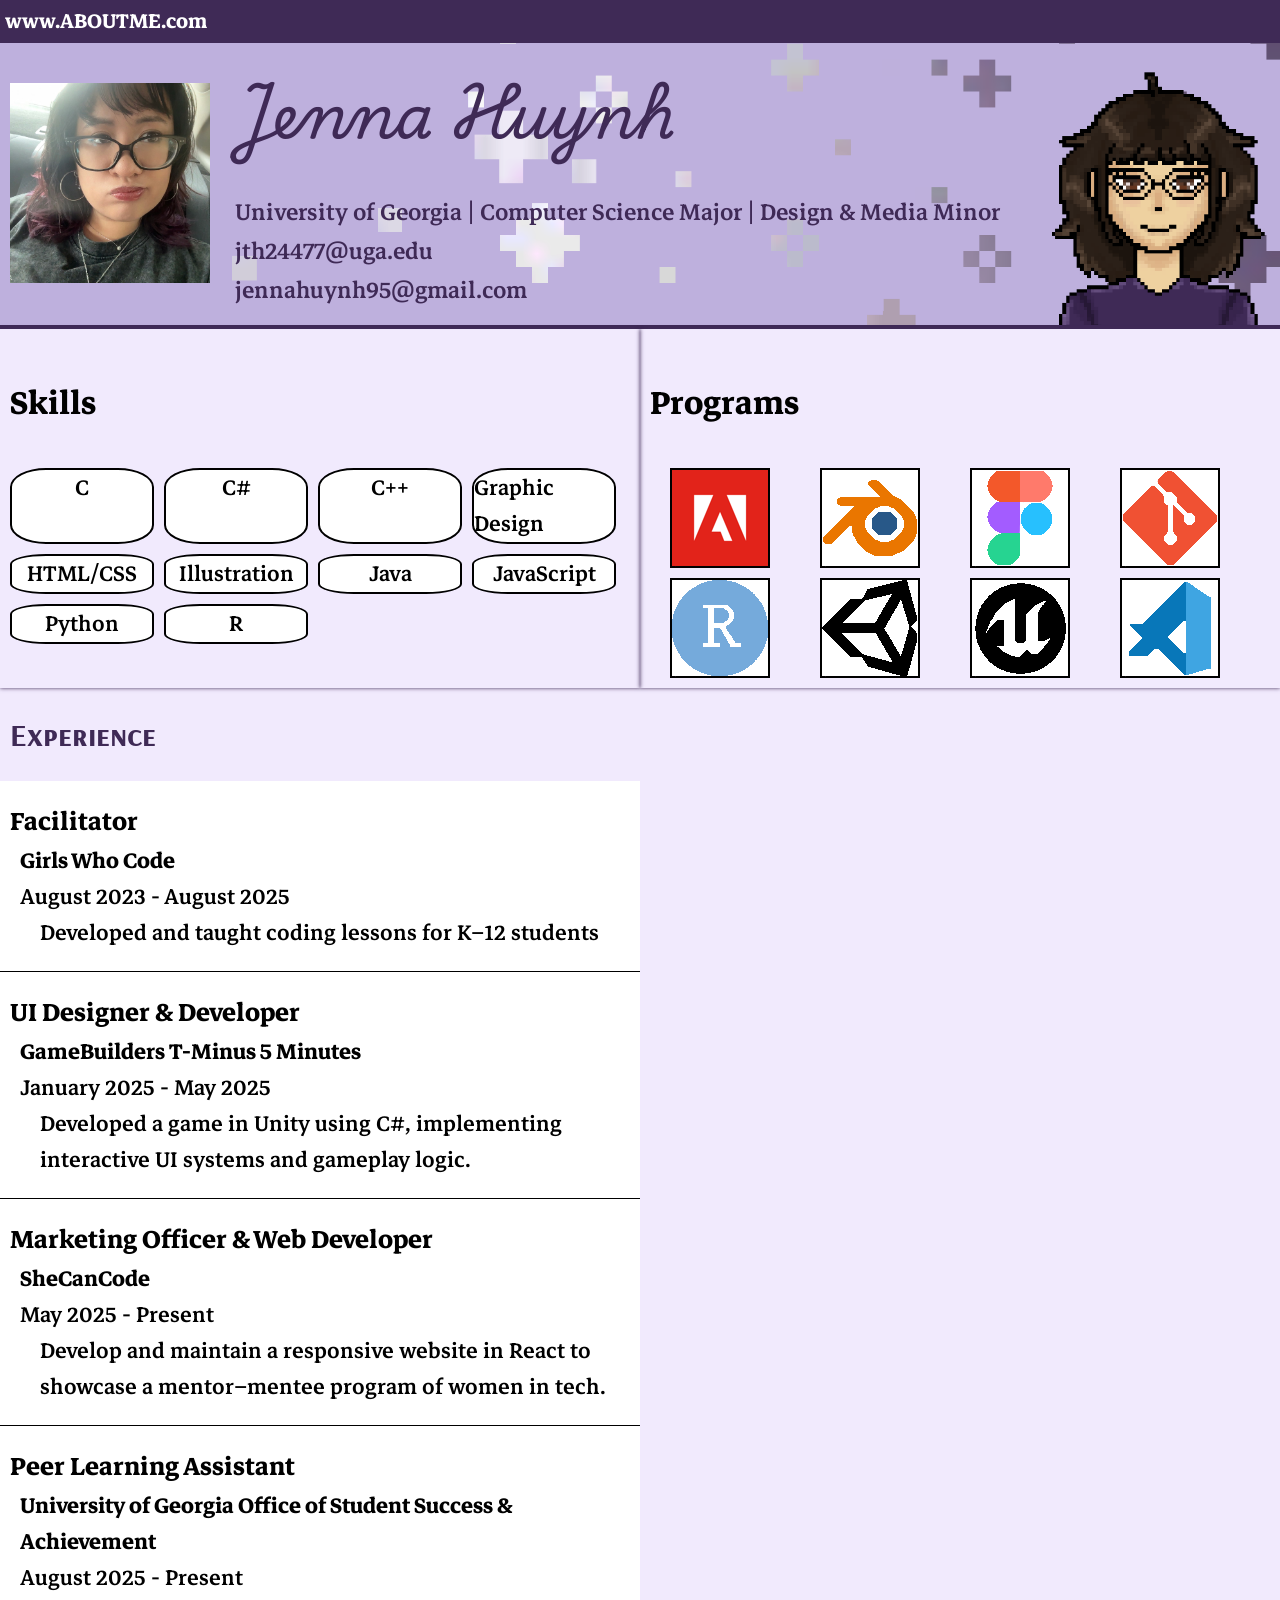
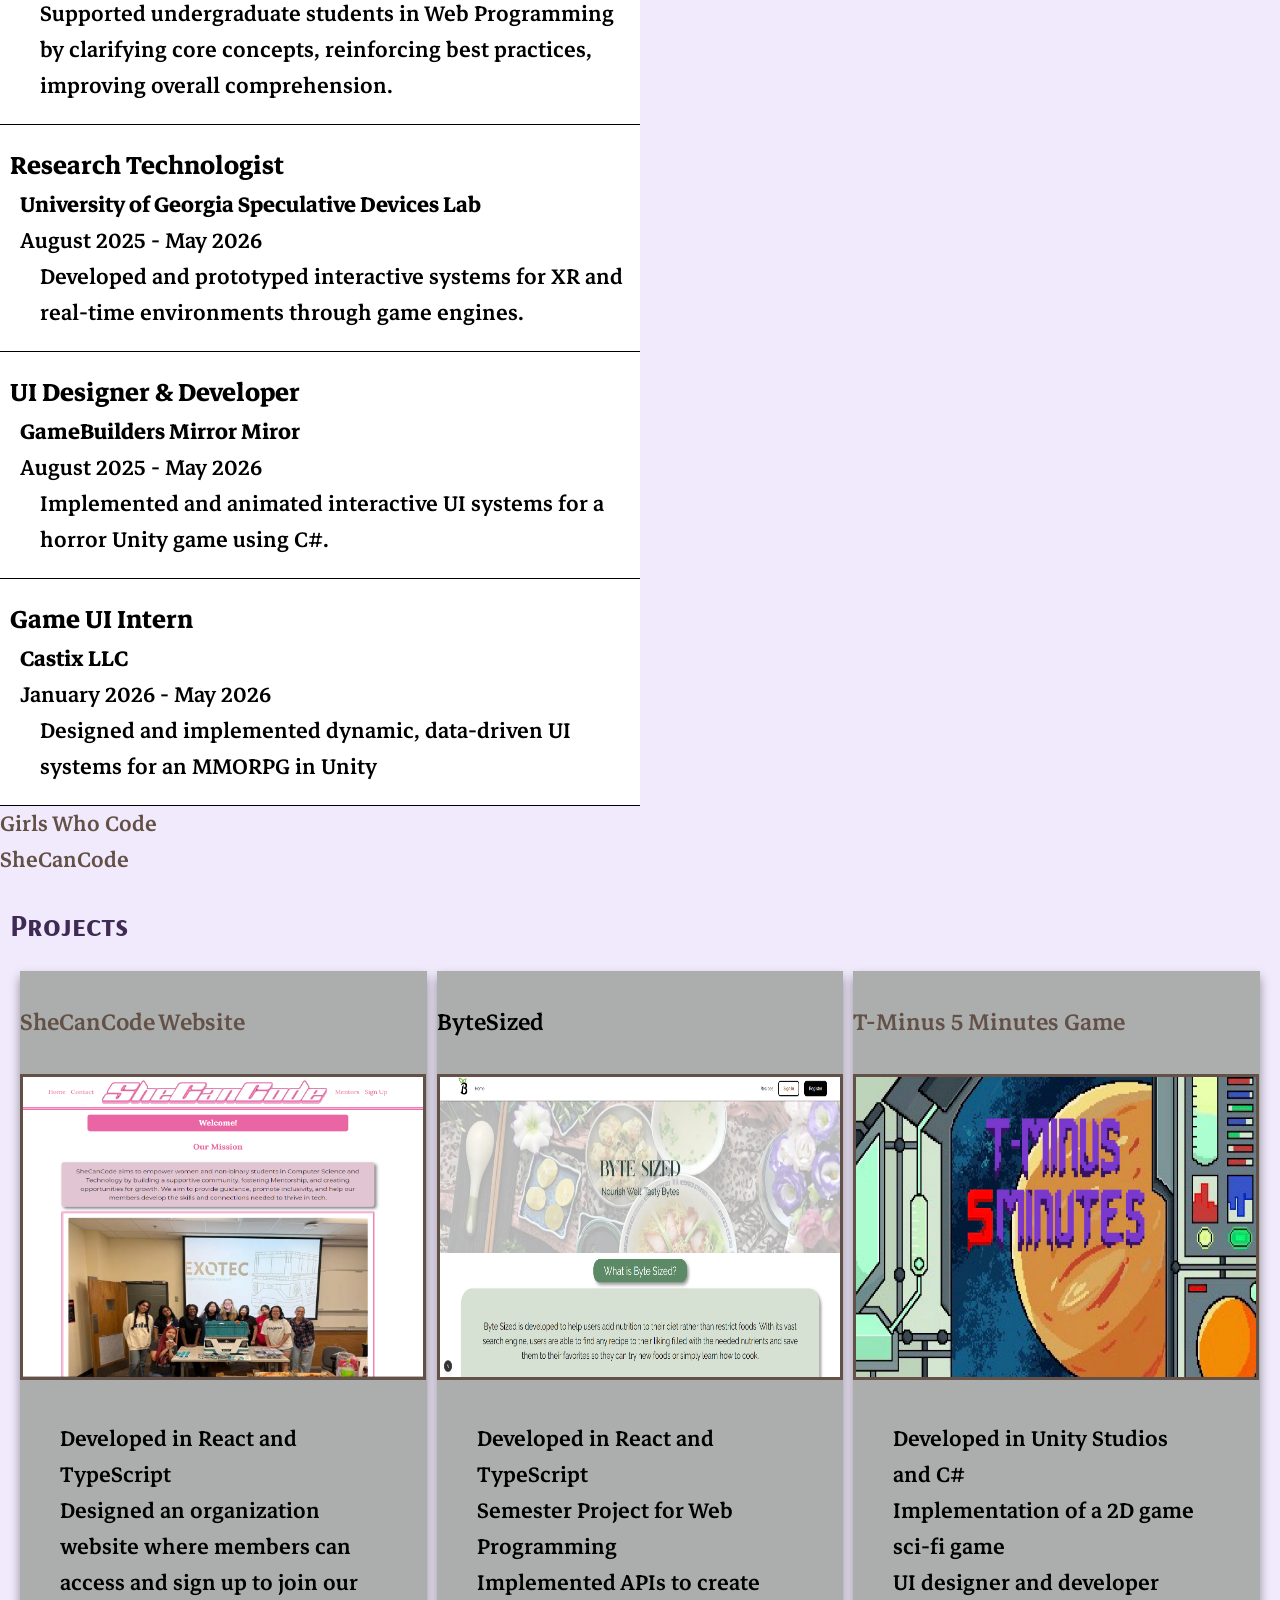
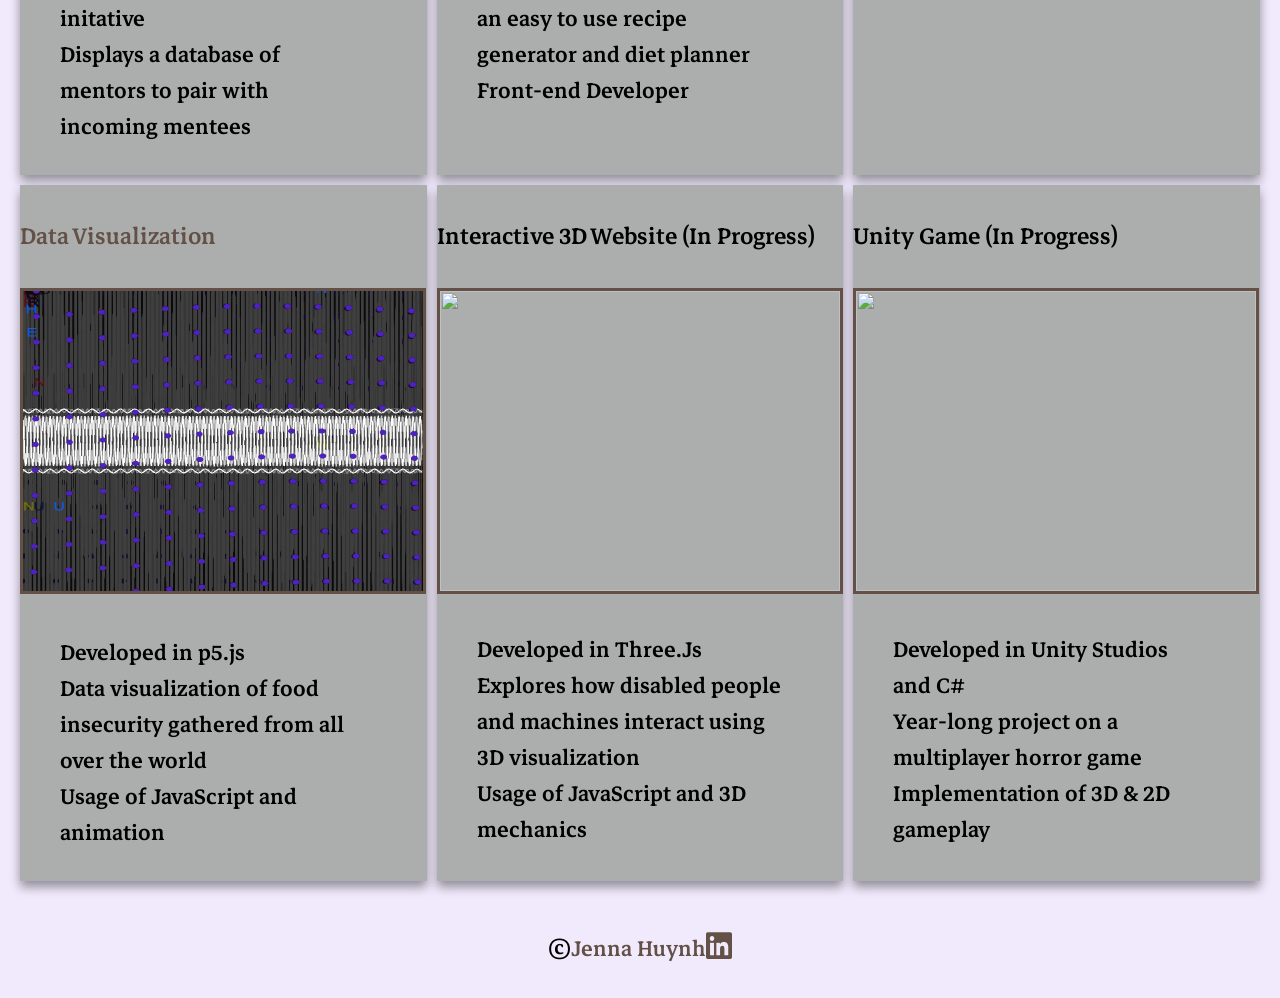
==== commit b7dea117: "updates" ====
--- a/index.html
+++ b/index.html
@@ -41,108 +41,96 @@
         <div class="skills-card">
             <h2> Skills </h2>
             <ul class="skills-list">
-                <li>Java</li>
-                <li>JavaScript</li>
-                <li>C</li>
-                <li>C#</li>
-                <li>C++</li>
-                <li>HTML/CSS</li>
-                <li>Python</li>
-                <li>R</li>
+                <li class="skills-list-item">C</li>
+                <li class="skills-list-item">C#</li>
+                <li class="skills-list-item">C++</li>
+                <li class="skills-list-item">Graphic Design</li>
+                <li class="skills-list-item">HTML/CSS</li>
+                <li class="skills-list-item">Illustration</li>
+                <li class="skills-list-item">Java</li>
+                <li class="skills-list-item">JavaScript</li>
+                <li class="skills-list-item">Python</li>
+                <li class="skills-list-item">R</li>
             </ul>
         </div>
         <div class="skills-card">
             <h2> Programs </h2>
+            <ul class="skills-list">
+                <li><img src="/images/adobe.png"><span>Adobe Creative Cloud</span></li>
+                <li><img src="/images/blender.png"><span>Blender</span></li>
+                <li><img src="/images/figma.png"><span>Figma</span></li>
+                <li><img src="/images/git.png"><span>Git</span></li>
+                <li><img src="/images/rstudio.png"><span>RStudio</span></li>
+                <li><img src="/images/unity.png"><span>Unity Studio</span></li>
+                <li><img src="/images/unreal.png"><span>Unreal Engine</span></li>
+                <li><img src="/images/vs.png"><span>Visual Studio Code</span></li>
+            </ul>
         </div>
     </div>
     <section>
         <h2>
-            Honors and Awards
+            Experience
         </h2>
-        <dl>
-            <dt>
-                Zell Miller Scholarship
-            <dd>
-                May 2023
-            </dd>
-            </dt>
-            <dt>
-                Unity Game Developer: Associate
-            <dd>
-                May 2023
-            </dd>
-            </dt>
-            <dt>
-                UGA Dean's List
-            <dd>
-                December 2023 <br>
-                May 2024 <br>
-                December 2024 <br>
-                May 2025
-            </dd>
-            </dt>
-        </dl>
-    </section>
-    <section>
-        <h2>
-            Skills
-        </h2>
-        <ul>
-            <li>
-                Software: VS Code, Git, RStudio, Unity Studios, Blender, React, Figma, Node
-            </li>
-        </ul>
-    </section>
-    <section>
-        <h2>
-            Experience and Projects
-        </h2>
-        <dl>
-            <dt>
-                Digital Marketing Intern
-            <dd>
-                May 2023 - August 2023
-            </dd>
-            </dt>
-            <dt>
-                Girls Who Code - Facilitator
-            <dd>
-                August 2023 - August 2025
-            </dd>
-            </dt>
-            <dt>
-                T-Minus 5 Minutes Game - UI Designer & Developer
-            <dd>
-                January 2025 - May 2025
-            </dd>
-            </dt>
-
-            <dt>
-                IMPACT Service Volunteer
-            <dd>
-                January 2025 - Present
-            </dd>
-            </dt>
-            </dt>
-            <dt>
-                SheCanCode - Marketing Officer & Web Developer
-            <dd>
-                May 2025 - Present
-            </dd>
-            </dt>
-            <dt>
-                Peer Learning Assistant
-            <dd>
-                August 2025 - Present
-            </dd>
-            </dt>
-            <dt>
-                Creative Technologist
-            <dd>
-                August 2025 - Present
-            </dd>
-            </dt>
-        </dl>
+        <div class="experience-card">
+            <article class="experience-item">
+                <h3>Facilitator</h3>
+                <h4>Girls Who Code</h4>
+                <span>August 2023 - August 2025</span>
+                <p>Developed and taught coding lessons for K–12 students</p>
+            </article>
+        </div>
+        <div class="experience-card">
+            <article class="experience-item">
+                <h3>UI Designer & Developer</h3>
+                <h4>GameBuilders T-Minus 5 Minutes</h4>
+                <span>January 2025 - May 2025</span>
+                <p>Developed a game in Unity using C#, implementing interactive UI systems and gameplay logic.</p>
+            </article>
+        </div>
+        <div class="experience-card">
+            <article class="experience-item">
+                <h3>Marketing Officer & Web Developer</h3>
+                <h4>SheCanCode</h4>
+                <span>May 2025 - Present</span>
+                <p>Develop and maintain a responsive website in React to showcase a mentor–mentee program of women in
+                    tech.
+                </p>
+            </article>
+        </div>
+        <div class="experience-card">
+            <article class="experience-item">
+                <h3>Peer Learning Assistant</h3>
+                <h4>University of Georgia Office of Student Success & Achievement</h4>
+                <span>August 2025 - Present</span>
+                <p>Supported undergraduate students in Web Programming by clarifying core concepts, reinforcing best
+                    practices, improving overall comprehension.</p>
+            </article>
+        </div>
+        <div class="experience-card">
+            <article class="experience-item">
+                <h3>Research Technologist</h3>
+                <h4>University of Georgia Speculative Devices Lab</h4>
+                <span>August 2025 - May 2026</span>
+                <p>Developed and prototyped interactive systems for XR and real-time environments through game engines.
+                </p>
+            </article>
+        </div>
+        <div class="experience-card">
+            <article class="experience-item">
+                <h3>UI Designer & Developer</h3>
+                <h4>GameBuilders Mirror Miror</h4>
+                <span>August 2025 - May 2026</span>
+                <p>Implemented and animated interactive UI systems for a horror Unity game using C#.</p>
+            </article>
+        </div>
+        <div class="experience-card">
+            <article class="experience-item">
+                <h3>Game UI Intern</h3>
+                <h4>Castix LLC</h4>
+                <span>January 2026 - May 2026</span>
+                <p>Designed and implemented dynamic, data-driven UI systems for an MMORPG in Unity</p>
+            </article>
+        </div>
         <a href="https://girlswhocode.com/">Girls Who Code</a>
         <br>
         <a href="https://www.uga-shecancode.dev/">SheCanCode</a>
--- a/css/style.css
+++ b/css/style.css
@@ -57,7 +57,7 @@
 
 /* Splash Section */
 .splash {
-    display:flex;
+    display: flex;
     background-image: url('../images/banner.png');
     background-size: cover;
     background-position: center;
@@ -84,9 +84,9 @@
 }
 
 .splash img {
-    margin:0;
+    margin: 0;
     padding: 10px;
-    padding-top:40px;
+    padding-top: 40px;
 }
 
 /* Horizontal Rules */
@@ -102,15 +102,16 @@
 }
 
 /* Headings */
-.h2 {
-    display: flex;
-    justify-content: center;
+section h2 {
+    display: flex;
+    justify-content: left;
     color: #3F2A56;
     font-family: "Arsenal SC", serif;
     font-weight: 700;
     font-style: normal;
-    text-align: center;
+    text-align: left;
     font-size: 32px;
+    padding-left: 10px
 }
 
 .h3 {
@@ -119,12 +120,12 @@
 
 /* Paragraph Styles */
 section p {
-    text-align: center;
+    text-align: left;
 }
 
 .indent {
-  margin-left: 40px;
-  text-indent: -40px;
+    margin-left: 40px;
+    text-indent: -40px;
 }
 
 /* link styles */
@@ -158,26 +159,110 @@
 
 /* Skills Card */
 .skills-container {
-    display:grid;
-     grid-template-columns: repeat(2, 1fr);
+    display: grid;
+    grid-template-columns: repeat(2, 1fr);
 }
 
 .skills-card {
-    padding:10px;
+    padding: 10px;
     box-shadow: 0 0 4px 0 rgba(63, 42, 86);
     transition: 0.5s;
 }
 
 .skills-list {
     display: flex;
+    flex-wrap: wrap;
     list-style-type: none;
     padding: 0;
     margin: 0;
+    gap: 10px;
+}
+
+.skills-list-item {
+    background-color: white;
+    border: 2px solid;
+    border-radius: 25%;
+}
+
+.skills-list-item:hover {
+    background-color: white;
+    border: 2px solid;
+    border-radius: 25%;
+    box-shadow: 0 6px 10px 0 rgba(0, 0, 0, 0.4);
+    transition: .5s;
 }
 
 .skills-list li {
-    margin-right: 20px;
-}
+    position: relative;
+    width: calc(25% - 15px);
+    display: flex;
+    justify-content: center;
+}
+
+.skills-list img {
+    height: auto;
+    box-sizing: border-box;
+}
+
+.skills-list img:hover {
+    box-shadow: 0 6px 10px 0 rgba(0, 0, 0, 0.4);
+    transition: .5s;
+}
+
+.skills-list span {
+    position: absolute;
+    inset: 0;
+    display: flex;
+    justify-content: center;
+    align-items: center;
+    background: rgba(69, 19, 110, 0.6);
+    color: white;
+    opacity: 0;
+    transition: .5s;
+    font-weight: bold;
+}
+
+.skills-list li:hover span {
+    opacity: 1;
+}
+
+/* Exerience Section */
+
+.experience {
+    max-width: 900px;
+    margin: 0 auto;
+}
+
+.experience-item {
+    padding: 20px 0;
+    border-bottom: 1px solid;
+}
+
+.experience-item h3 {
+    margin: 0;
+    padding-left: 10px;
+}
+
+.experience-item h4 {
+    margin: 0;
+    padding-left: 20px;
+}
+
+.experience-item span {
+    margin: 0;
+    padding-left: 20px;
+}
+
+.experience-item p {
+    margin: 0;
+    padding-left: 40px;
+}
+
+.experience-card {
+    background-color: white;
+    width: 50%;
+}
+
 
 
 
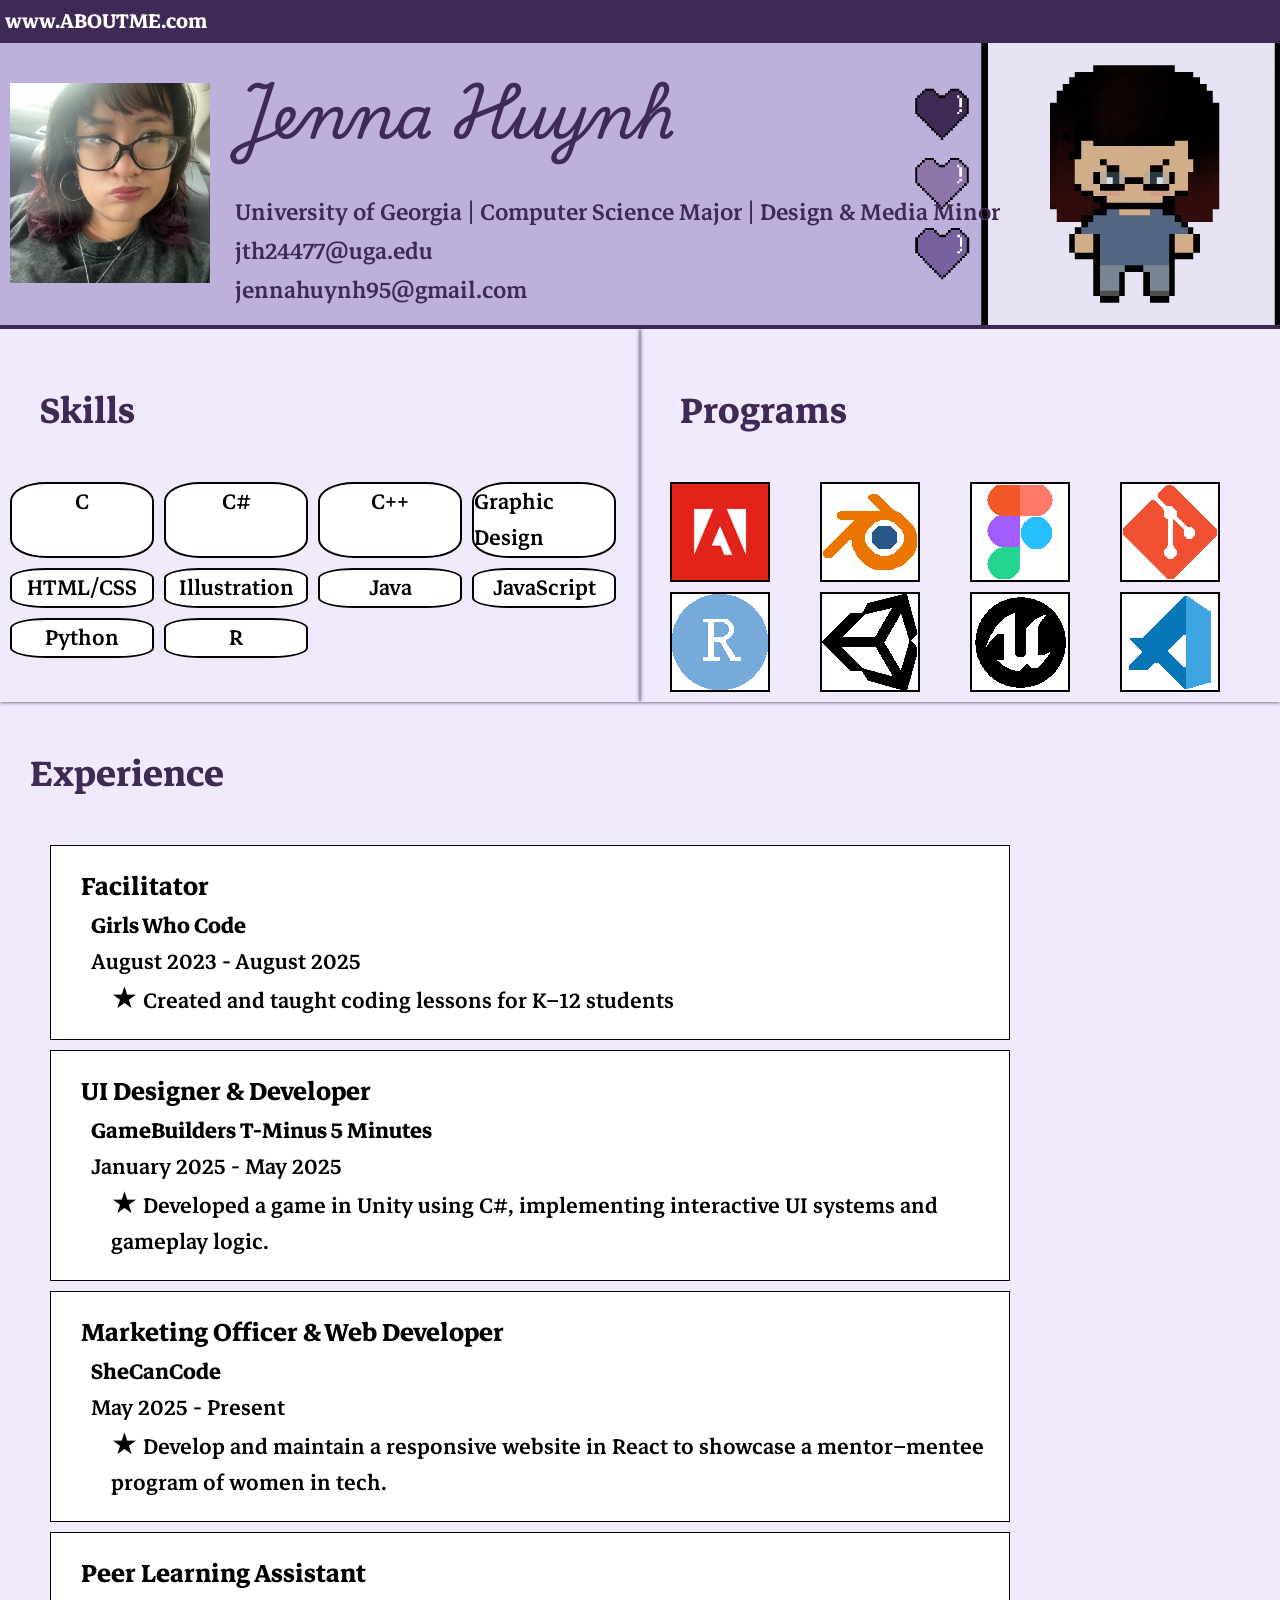
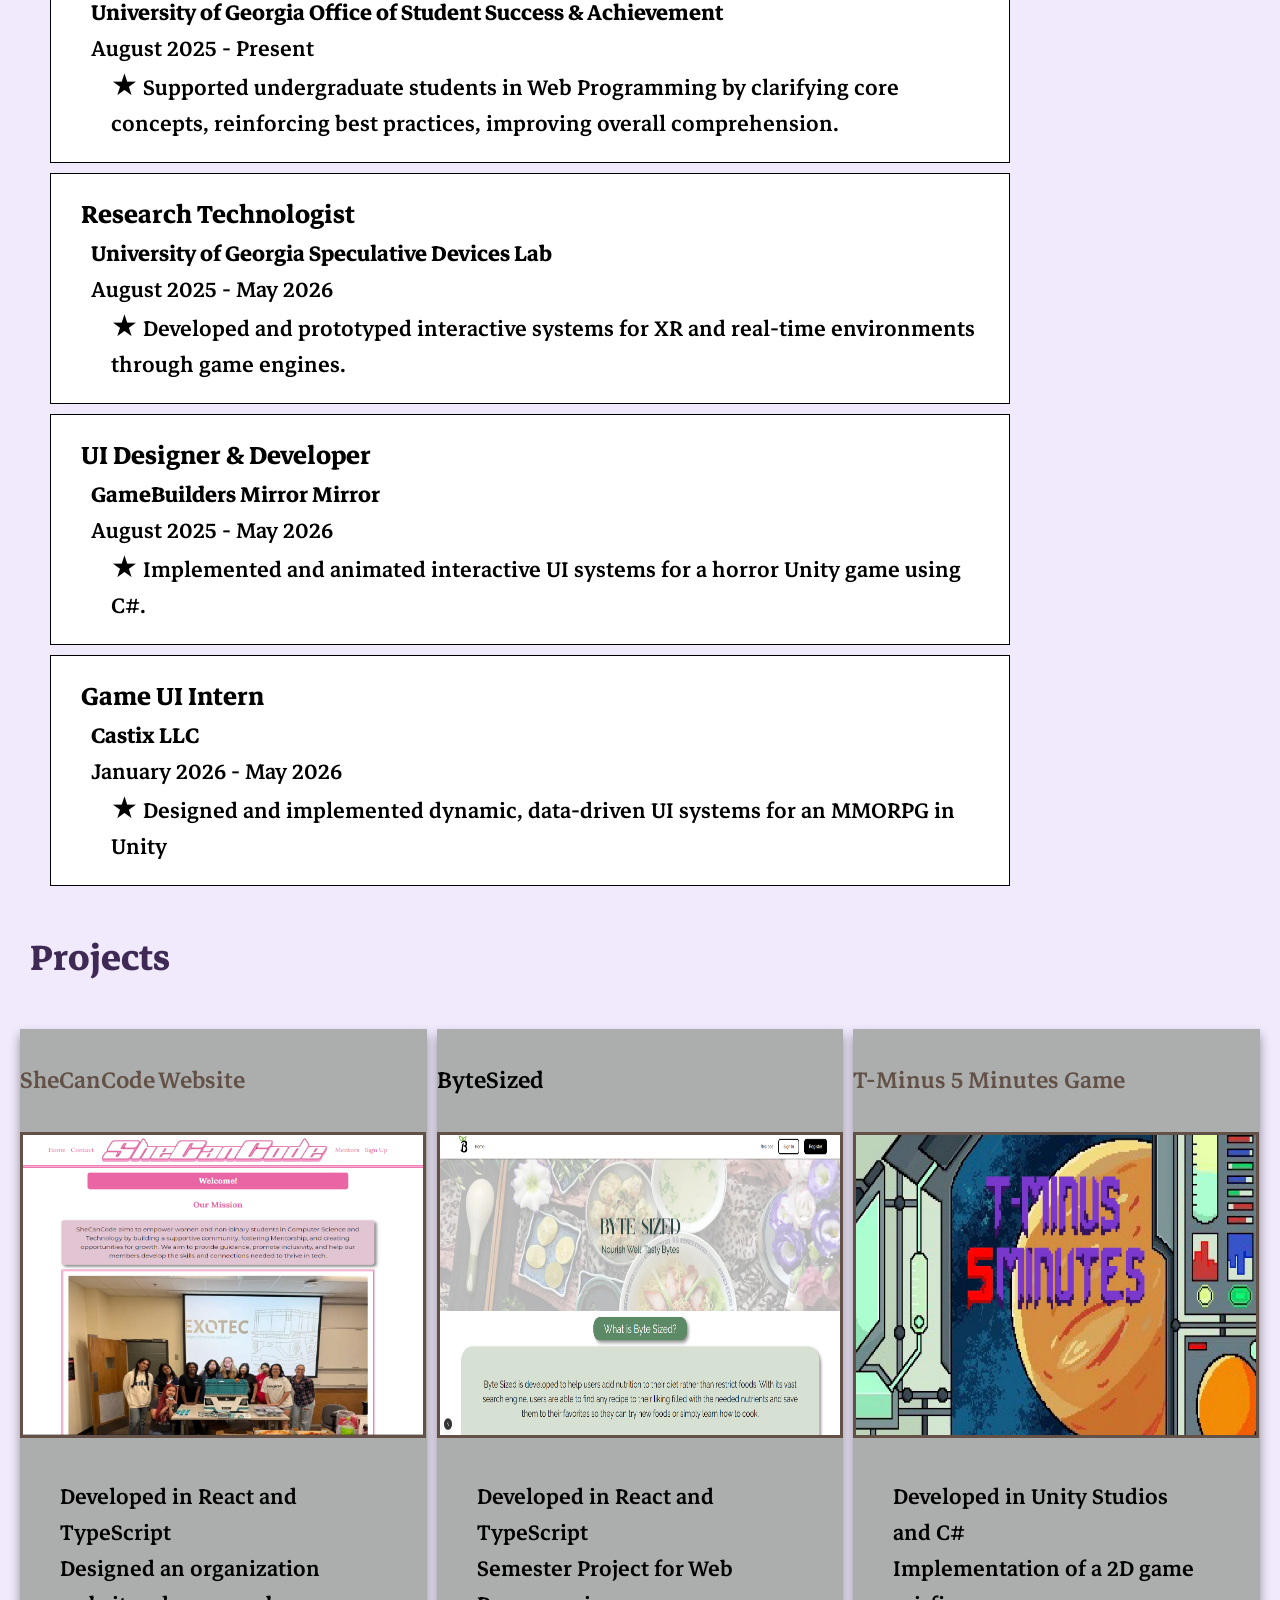
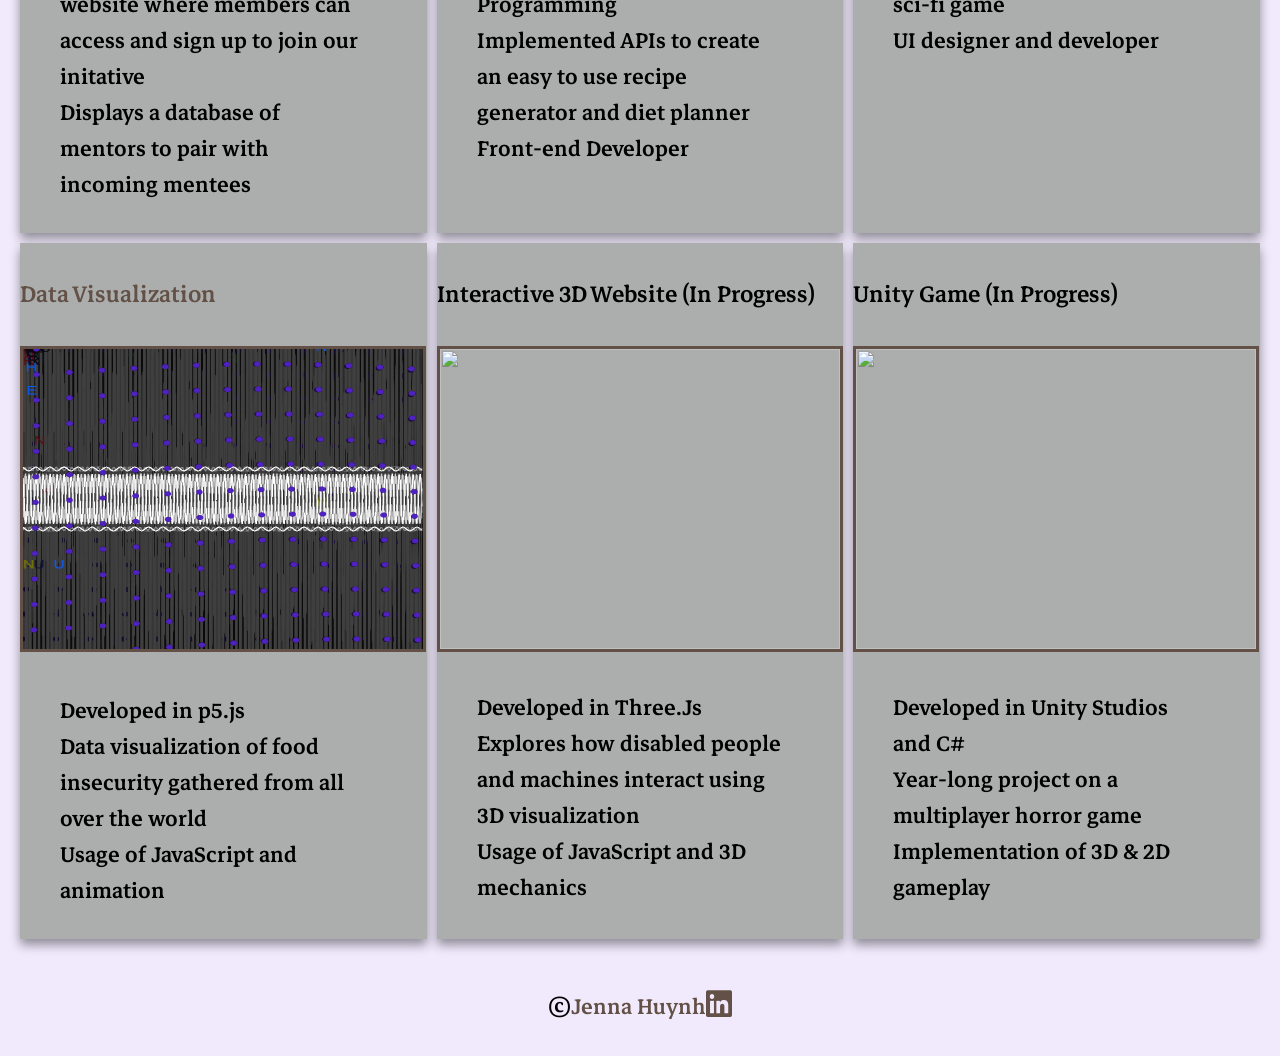
==== commit 17bbf006: "updated banner and exp" ====
--- a/index.html
+++ b/index.html
@@ -56,14 +56,14 @@
         <div class="skills-card">
             <h2> Programs </h2>
             <ul class="skills-list">
-                <li><img src="/images/adobe.png"><span>Adobe Creative Cloud</span></li>
-                <li><img src="/images/blender.png"><span>Blender</span></li>
-                <li><img src="/images/figma.png"><span>Figma</span></li>
-                <li><img src="/images/git.png"><span>Git</span></li>
-                <li><img src="/images/rstudio.png"><span>RStudio</span></li>
-                <li><img src="/images/unity.png"><span>Unity Studio</span></li>
-                <li><img src="/images/unreal.png"><span>Unreal Engine</span></li>
-                <li><img src="/images/vs.png"><span>Visual Studio Code</span></li>
+                <li><img src="images/adobe.png"><span>Adobe Creative Cloud</span></li>
+                <li><img src="images/blender.png"><span>Blender</span></li>
+                <li><img src="images/figma.png"><span>Figma</span></li>
+                <li><img src="images/git.png"><span>Git</span></li>
+                <li><img src="images/rstudio.png"><span>RStudio</span></li>
+                <li><img src="images/unity.png"><span>Unity Studio</span></li>
+                <li><img src="images/unreal.png"><span>Unreal Engine</span></li>
+                <li><img src="images/vs.png"><span>Visual Studio Code</span></li>
             </ul>
         </div>
     </div>
@@ -76,7 +76,7 @@
                 <h3>Facilitator</h3>
                 <h4>Girls Who Code</h4>
                 <span>August 2023 - August 2025</span>
-                <p>Developed and taught coding lessons for K–12 students</p>
+                <p>★ Created and taught coding lessons for K–12 students</p>
             </article>
         </div>
         <div class="experience-card">
@@ -84,7 +84,7 @@
                 <h3>UI Designer & Developer</h3>
                 <h4>GameBuilders T-Minus 5 Minutes</h4>
                 <span>January 2025 - May 2025</span>
-                <p>Developed a game in Unity using C#, implementing interactive UI systems and gameplay logic.</p>
+                <p>★ Developed a game in Unity using C#, implementing interactive UI systems and gameplay logic.</p>
             </article>
         </div>
         <div class="experience-card">
@@ -92,7 +92,7 @@
                 <h3>Marketing Officer & Web Developer</h3>
                 <h4>SheCanCode</h4>
                 <span>May 2025 - Present</span>
-                <p>Develop and maintain a responsive website in React to showcase a mentor–mentee program of women in
+                <p>★ Develop and maintain a responsive website in React to showcase a mentor–mentee program of women in
                     tech.
                 </p>
             </article>
@@ -102,7 +102,7 @@
                 <h3>Peer Learning Assistant</h3>
                 <h4>University of Georgia Office of Student Success & Achievement</h4>
                 <span>August 2025 - Present</span>
-                <p>Supported undergraduate students in Web Programming by clarifying core concepts, reinforcing best
+                <p>★ Supported undergraduate students in Web Programming by clarifying core concepts, reinforcing best
                     practices, improving overall comprehension.</p>
             </article>
         </div>
@@ -111,16 +111,16 @@
                 <h3>Research Technologist</h3>
                 <h4>University of Georgia Speculative Devices Lab</h4>
                 <span>August 2025 - May 2026</span>
-                <p>Developed and prototyped interactive systems for XR and real-time environments through game engines.
+                <p>★ Developed and prototyped interactive systems for XR and real-time environments through game engines.
                 </p>
             </article>
         </div>
         <div class="experience-card">
             <article class="experience-item">
                 <h3>UI Designer & Developer</h3>
-                <h4>GameBuilders Mirror Miror</h4>
+                <h4>GameBuilders Mirror Mirror</h4>
                 <span>August 2025 - May 2026</span>
-                <p>Implemented and animated interactive UI systems for a horror Unity game using C#.</p>
+                <p>★ Implemented and animated interactive UI systems for a horror Unity game using C#.</p>
             </article>
         </div>
         <div class="experience-card">
@@ -128,12 +128,9 @@
                 <h3>Game UI Intern</h3>
                 <h4>Castix LLC</h4>
                 <span>January 2026 - May 2026</span>
-                <p>Designed and implemented dynamic, data-driven UI systems for an MMORPG in Unity</p>
-            </article>
-        </div>
-        <a href="https://girlswhocode.com/">Girls Who Code</a>
-        <br>
-        <a href="https://www.uga-shecancode.dev/">SheCanCode</a>
+                <p>★ Designed and implemented dynamic, data-driven UI systems for an MMORPG in Unity</p>
+            </article>
+        </div>
     </section>
     <section>
         <h2>
--- a/css/style.css
+++ b/css/style.css
@@ -102,16 +102,16 @@
 }
 
 /* Headings */
-section h2 {
+h2 {
     display: flex;
     justify-content: left;
     color: #3F2A56;
-    font-family: "Arsenal SC", serif;
+    font-family: "Markazi Text", serif;
     font-weight: 700;
-    font-style: normal;
-    text-align: left;
-    font-size: 32px;
-    padding-left: 10px
+    font-style: bold;
+    text-align: left;
+    font-size: 50px;
+    padding-left: 30px;
 }
 
 .h3 {
@@ -234,8 +234,10 @@
 }
 
 .experience-item {
-    padding: 20px 0;
-    border-bottom: 1px solid;
+    padding: 20px;
+    border: 1px solid;
+    margin-top: 10px;
+
 }
 
 .experience-item h3 {
@@ -260,7 +262,8 @@
 
 .experience-card {
     background-color: white;
-    width: 50%;
+    width: 75%;
+    margin-left: 50px;
 }
 
 
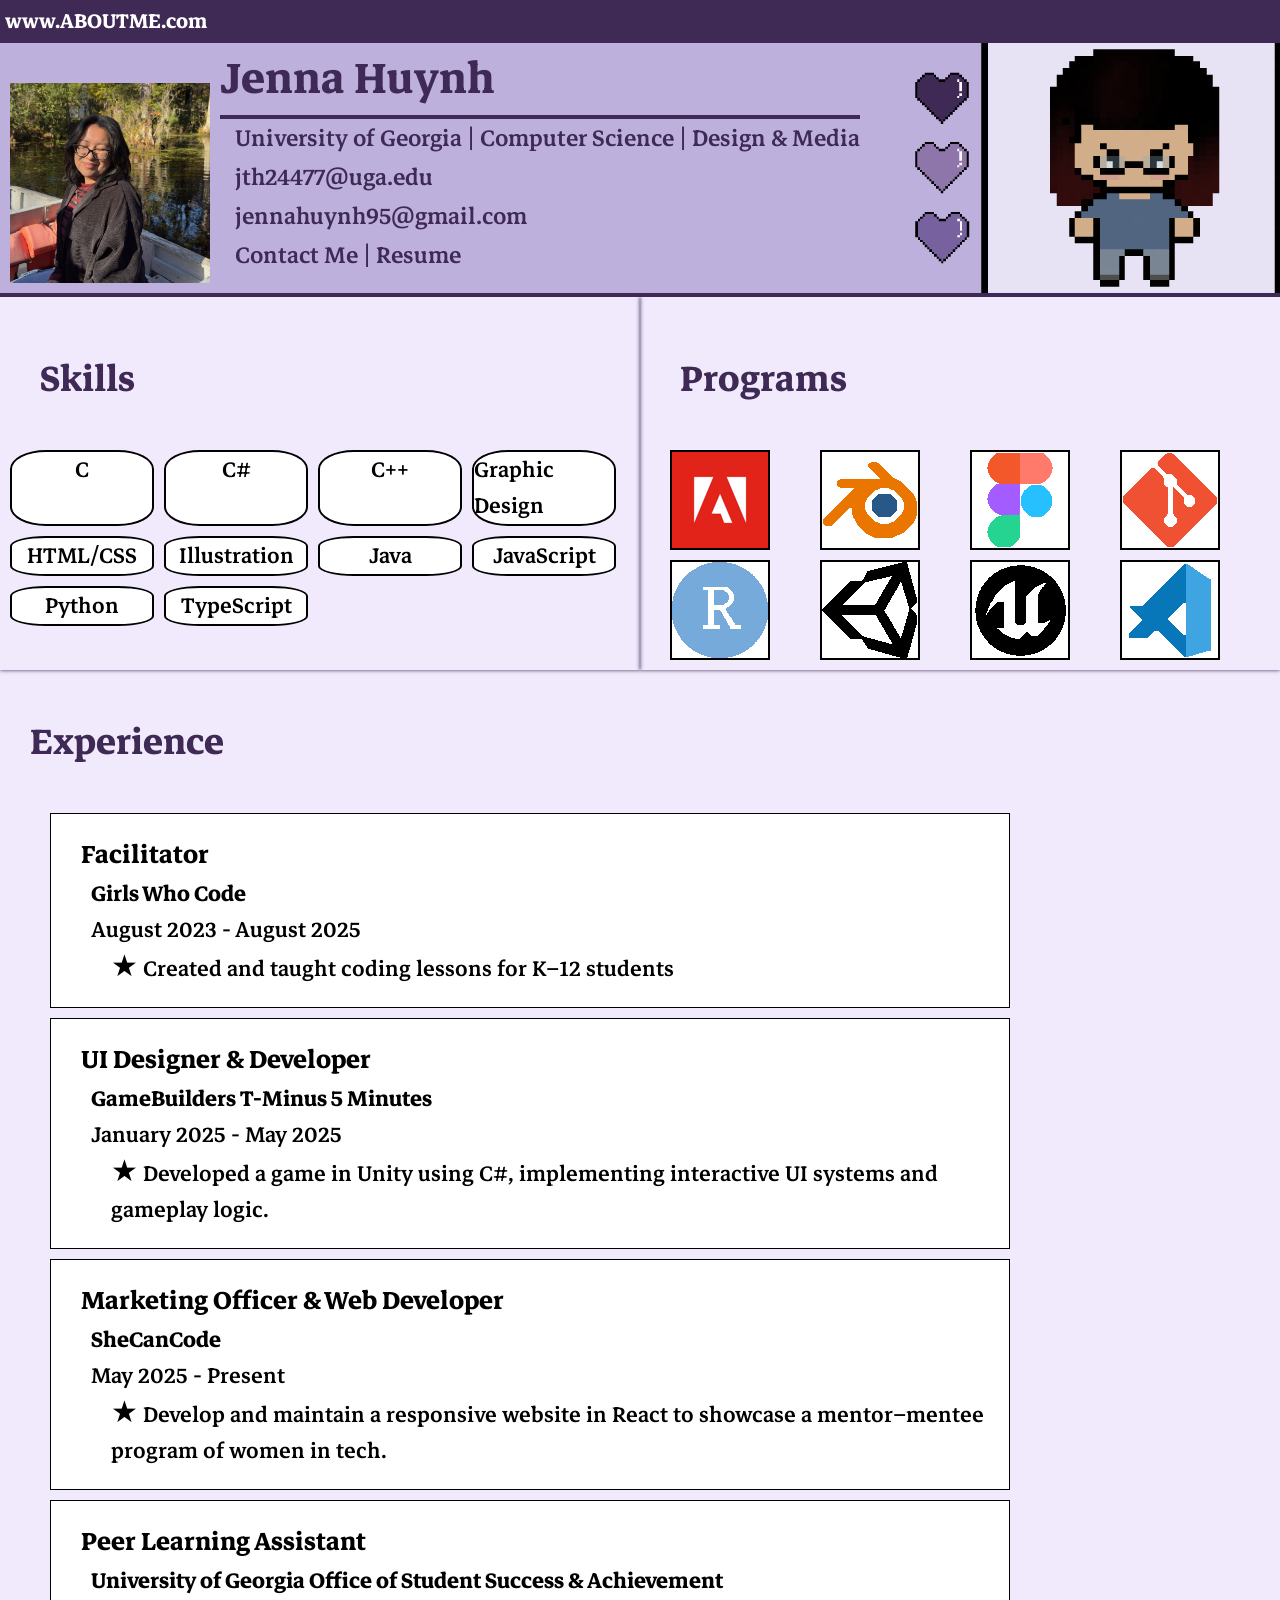
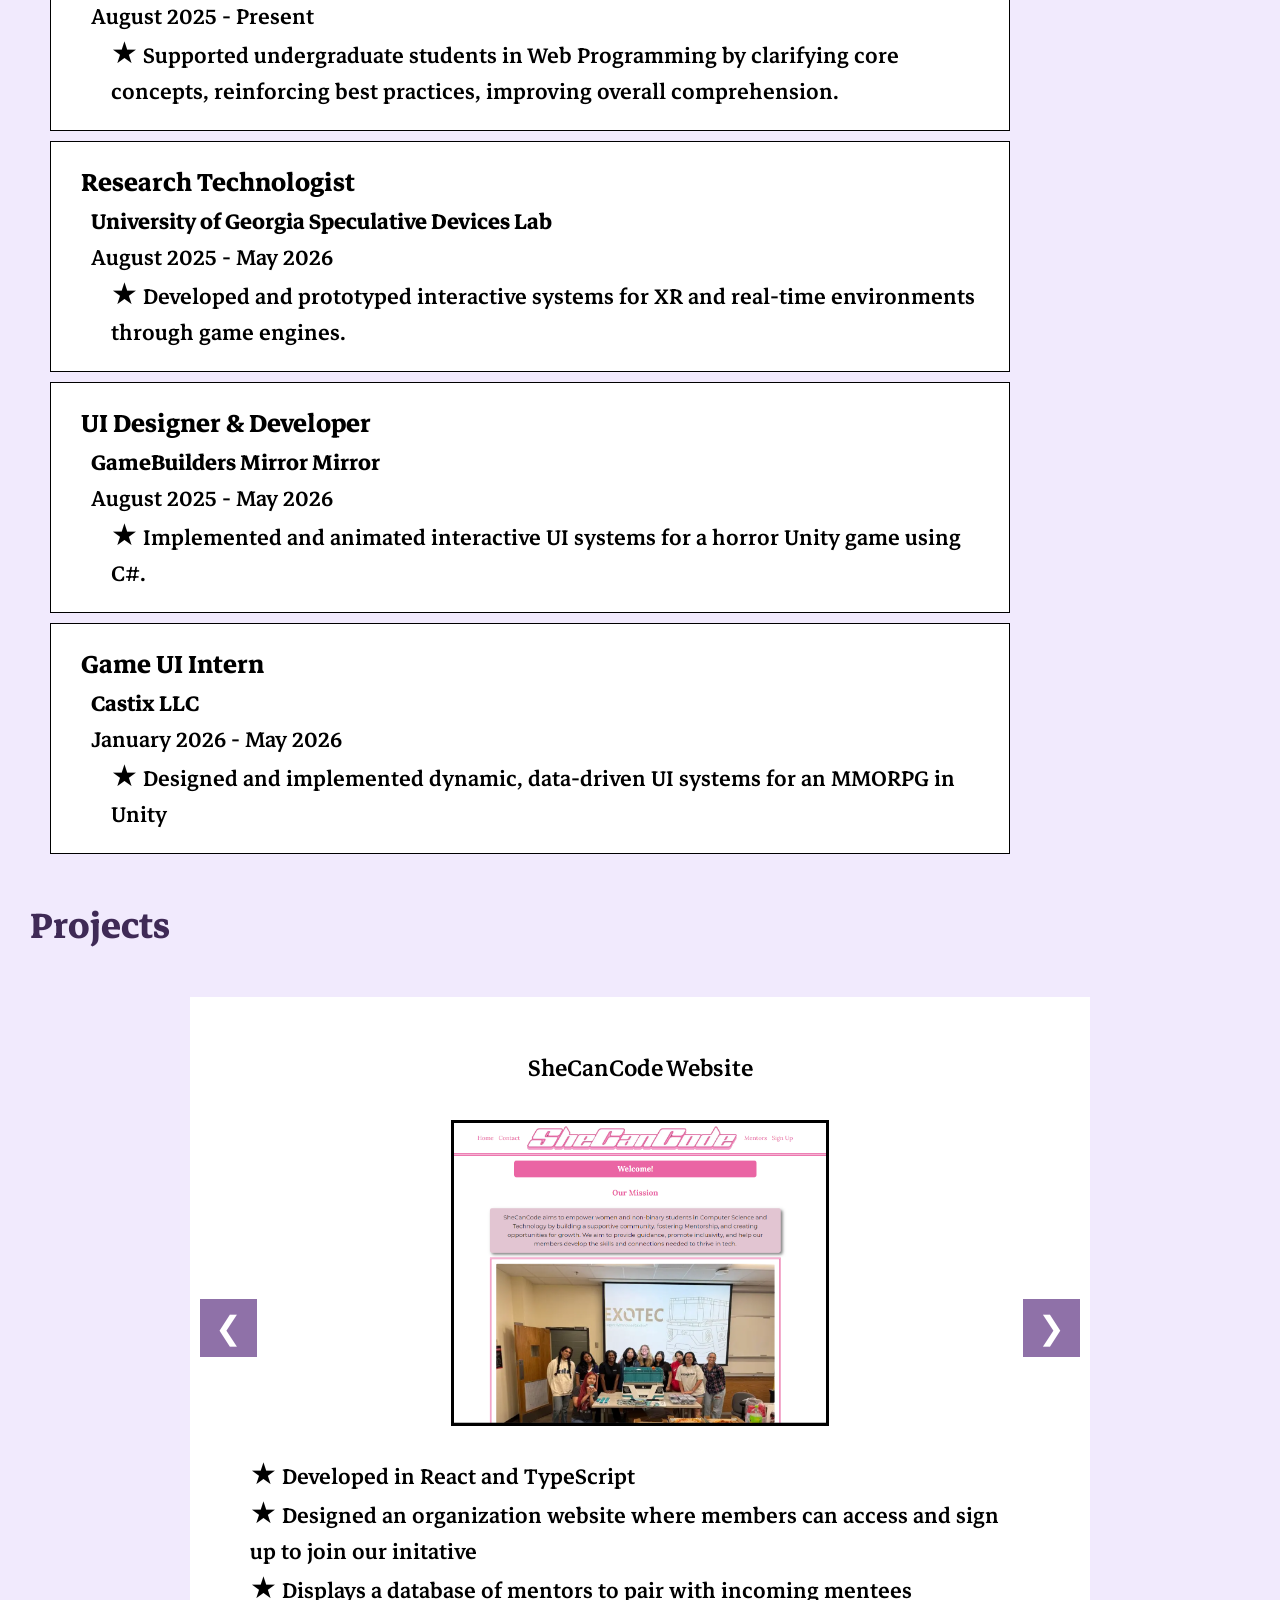
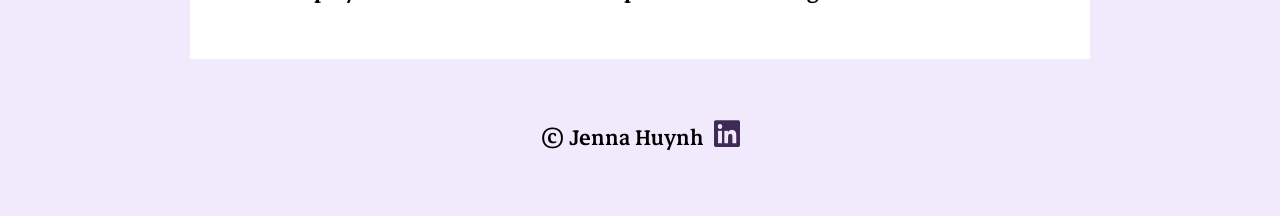
==== commit 8d3142b9: "changes" ====
--- a/index.html
+++ b/index.html
@@ -26,13 +26,16 @@
             <h1>
                 Jenna Huynh
             </h1>
+            <hr>
             <p>
-                University of Georgia | Computer Science Major | Design & Media Minor
-
+                University of Georgia | Computer Science | Design & Media
                 <br>
                 jth24477@uga.edu
                 <br>
                 jennahuynh95@gmail.com
+                <br>
+                <a href="contact.html">Contact Me</a> | 
+                <a href="Resume.pdf"target="_blank">Resume</a>
             </p>
         </div>
     </div>
@@ -50,7 +53,7 @@
                 <li class="skills-list-item">Java</li>
                 <li class="skills-list-item">JavaScript</li>
                 <li class="skills-list-item">Python</li>
-                <li class="skills-list-item">R</li>
+                <li class="skills-list-item">TypeScript</li>
             </ul>
         </div>
         <div class="skills-card">
@@ -111,7 +114,8 @@
                 <h3>Research Technologist</h3>
                 <h4>University of Georgia Speculative Devices Lab</h4>
                 <span>August 2025 - May 2026</span>
-                <p>★ Developed and prototyped interactive systems for XR and real-time environments through game engines.
+                <p>★ Developed and prototyped interactive systems for XR and real-time environments through game
+                    engines.
                 </p>
             </article>
         </div>
@@ -136,123 +140,118 @@
         <h2>
             Projects
         </h2>
-        <div class="three-col">
-            <div class="card">
-                <h3>
-                    <a href="https://www.uga-shecancode.dev/">SheCanCode Website</a>
-                </h3>
-                <img src="images/scc.png" alt="SheCanCode">
-                <ul>
-                    <li>
-                        Developed in React and TypeScript
-                    </li>
-                    <li>
-                        Designed an organization website where members can access and sign up to join our initative
-                    </li>
-                    <li>
-                        Displays a database of mentors to pair with incoming mentees
-                    </li>
-                </ul>
+        <div class="carousel">
+            <button class="prev">&#10094</button>
+            <div class="track">
+                <div class="card">
+                    <h3>
+                        <a href="https://www.uga-shecancode.dev/" target="_blank">SheCanCode Website</a>
+                    </h3>
+                    <img src="images/scc.png" alt="SheCanCode">
+                    <ul>
+                        <li>
+                            ★ Developed in React and TypeScript
+                        </li>
+                        <li>
+                            ★ Designed an organization website where members can access and sign up to join our
+                            initative
+                        </li>
+                        <li>
+                            ★ Displays a database of mentors to pair with incoming mentees
+                        </li>
+                    </ul>
+                </div>
+                <div class="card">
+                    <h3>
+                        ByteSized
+                    </h3>
+                    <img src="images/byte.png" alt="ByteSized">
+                    <ul>
+                        <li>
+                            ★ Developed in React and TypeScript
+                        </li>
+                        <li>
+                            ★ Implemented APIs to create an easy to use recipe generator and diet planner
+                        </li>
+                        <li>
+                            ★ Fully-developed with authentication and back-end services
+                        </li>
+                    </ul>
+                </div>
+                <div class="card">
+                    <h3>
+                        <a href="https://mr-teal.itch.io/t-minus-5-minutes">T-Minus 5 Minutes Game</a>
+                    </h3>
+                    <img src="images/tminus.jpeg" alt="T-Minus 5 Minutes Game ">
+                    <ul>
+                        <li>
+                            ★ Developed in C# and Unity
+                        </li>
+                        <li>
+                            ★ Designed and created original interactive UI assets
+                        </li>
+                        <li>
+                            ★ Implementation of UI systems that interacted with backend gameplay mechanics
+                        </li>
+                    </ul>
+                </div>
+                <div class="card">
+                    <h3>
+                        Mirror Mirror
+                    </h3>
+                    <img src="./images/mirror.png" alt="Mirror Mirror Game">
+                    <ul>
+                        <li>
+                            ★ Developed in C# and Unity
+                        </li>
+                        <li>
+                            ★ Designed and created original interactive UI assets
+                        </li>
+                        <li>
+                            ★ Implementation of UI systems that interacted with backend gameplay mechanics
+                        </li>
+                    </ul>
+                </div>
             </div>
-            <div class="card">
-                <h3>
-                    ByteSized
-                </h3>
-                <img src="images/byte.png" alt="ByteSized">
-                <ul>
-                    <li>
-                        Developed in React and TypeScript
-                    </li>
-                    <li>
-                        Semester Project for Web Programming
-                    </li>
-                    <li>
-                        Implemented APIs to create an easy to use recipe generator and diet planner
-                    </li>
-                    <li>
-                        Front-end Developer
-                    </li>
-                </ul>
-            </div>
-            <div class="card">
-                <h3>
-                    <a href="https://mr-teal.itch.io/t-minus-5-minutes">T-Minus 5 Minutes Game</a>
-                </h3>
-                <img src="images/tminus.jpeg" alt="T-Minus 5 Minutes Game ">
-                <ul>
-                    <li>
-                        Developed in Unity Studios and C#
-                    </li>
-                    <li>
-                        Implementation of a 2D game sci-fi game
-                    </li>
-                    <li>
-                        UI designer and developer
-                    </li>
-                </ul>
-            </div>
-            <div class="card">
-                <h3>
-                    <a href="https://editor.p5js.org/jth24477/sketches/vvp6loJH0">Data Visualization</a>
-                </h3>
-                <img src="images/foodData.png" alt="data ">
-                <ul>
-                    <li>
-                        Developed in p5.js
-                    </li>
-                    <li>
-                        Data visualization of food insecurity gathered from all over the world
-                    </li>
-                    <li>
-                        Usage of JavaScript and animation
-                    </li>
-                </ul>
-            </div>
-            <div class="card">
-                <h3>
-                    Interactive 3D Website (In Progress)
-                </h3>
-                <img src="" alt="">
-                <ul>
-                    <li>
-                        Developed in Three.Js
-                    </li>
-                    <li>
-                        Explores how disabled people and machines interact using 3D visualization
-                    </li>
-                    <li>
-                        Usage of JavaScript and 3D mechanics
-                    </li>
-                </ul>
-            </div>
-            <div class="card">
-                <h3>
-                    Unity Game (In Progress)
-                </h3>
-                <img src="" alt="">
-                <ul>
-                    <li>
-                        Developed in Unity Studios and C#
-                    </li>
-                    <li>
-                        Year-long project on a multiplayer horror game
-                    </li>
-                    <li>
-                        Implementation of 3D & 2D gameplay
-                    </li>
-                </ul>
-            </div>
-
+            <button class="next">&#10095</button>
         </div>
     </section>
     </div>
     <footer>
-        &copy;
-        <a href="contact.html">Jenna Huynh</a>
-        <a href="https://www.linkedin.com/in/jj-huynh-35815720b/">
-            <i class="fa-brands fa-linkedin"></i>
-        </a>
+        <p>
+            &copy;
+            Jenna Huynh
+            <a href="https://www.linkedin.com/in/jj-huynh-35815720b/">
+                <i class="fa-brands fa-linkedin"></i>
+            </a>
+        </p>
     </footer>
+    <script>
+        const track = document.querySelector(".track");
+        const cards = document.querySelectorAll(".track .card");
+
+        let index = 0;
+
+        document.querySelector(".next").addEventListener("click", () => {
+            index++;
+
+            if (index >= cards.length) {
+                index = 0;
+            }
+
+            track.style.transform = `translateX(-${index * 100}%)`;
+        });
+
+        document.querySelector(".prev").addEventListener("click", () => {
+            index--;
+
+            if (index < 0) {
+                index = cards.length - 1;
+            }
+
+            track.style.transform = `translateX(-${index * 100}%)`;
+        });
+    </script>
 </body>
 
 </html>
--- a/css/style.css
+++ b/css/style.css
@@ -25,13 +25,12 @@
 }
 
 nav a {
-    color: aliceblue;
+    color: white;
     text-decoration: none;
 }
 
 nav a:hover {
-    transition: 0.3s;
-    color: #635147;
+    color:#f1eafd;
 }
 
 /* Footer Styles */
@@ -46,13 +45,14 @@
 }
 
 footer a {
-    color: #635147;
+    color: #3F2A56;
     text-decoration: none;
+    margin-left: 5px;
 }
 
 footer a:hover {
     transition: 0.3s;
-    color: aliceblue;
+    color: white;
 }
 
 /* Splash Section */
@@ -67,9 +67,8 @@
 
 .splash h1 {
     margin: 0;
-    padding: 15px;
-    color: #3F2A56;
-    font-family: "Playwrite DE LA", serif;
+    color: #3F2A56;
+    font-family: "Markazi Text", serif;
     font-optical-sizing: auto;
     font-style: normal;
     text-align: left;
@@ -78,7 +77,7 @@
 .splash p {
     font-size: 32px;
     margin: 0;
-    padding: 15px;
+    padding-left: 15px;
     text-align: left;
     color: #3F2A56;
 }
@@ -87,6 +86,15 @@
     margin: 0;
     padding: 10px;
     padding-top: 40px;
+}
+
+.splash a {
+    color: #3F2A56;
+    text-decoration: none;
+}
+
+.splash a:hover {
+    color: white;
 }
 
 /* Horizontal Rules */
@@ -131,11 +139,11 @@
 /* link styles */
 section a {
     text-decoration: none;
-    color: #635147
+    color: black;
 }
 
 section a:hover {
-    color: aliceblue;
+    color:#f1eafd ;
 }
 
 /* List Styles */
@@ -270,21 +278,23 @@
 
 
 /* Project Section */
-.three-col {
-    display: grid;
-    grid-template-columns: repeat(3, 1fr);
-    border: #635147;
-    gap: 10px;
-    margin: 20px;
+.carousel {
+    position: relative;
+    max-width: 900px;
+    margin: auto;
+    overflow: hidden;
+    background-color: white;
+}
+
+.track {
+    display: flex;
+    transition: transform .5s ease;
 }
 
 .card {
-    box-shadow: 0 6px 10px 0 rgba(0, 0, 0, 0.4);
-    transition: 0.5s;
-    background-color: #ABAEAD;
-    border: #635147;
-    justify-content: center;
-    align-items: center;
+    min-width: 100%;
+    box-sizing: border-box;
+    padding: 20px;
 }
 
 .card li {
@@ -292,36 +302,64 @@
 }
 
 .card img {
-    width: 400px;
+    display: block;
+    width: auto;
     height: 300px;
-    border: #635147 solid;
+    margin-left: auto;
+    margin-right:auto;
+    border: black solid;
 }
 
 .card h3 {
     font-family: "Markazi Text", serif;
     font-weight: 500;
     font-size: 32px;
-}
-
-.card:hover {
-    box-shadow: 0 8px 16px 0 rgb(0, 0, 0, 0.8);
+    text-align: center;
+}
+
+.prev, .next {
+    position: absolute;
+    top: 50%;
+    transform: translateY(-50%);
+    border: none;
+    background: rgba(69, 19, 110,.6);
+    color: white;
+    font-size: 2rem;
+    cursor: pointer;
+    padding: 10px 15px;
+    z-index: 100;
+}
+
+.prev {
+    left: 10px;
+}
+
+.next {
+    right: 10px;
+}
+
+.prev:hover,
+.next:hover {
+    background: rgba(69, 19, 110,.9);
+    transition: .5s ease;
 }
 
 /* Contact Page Styles */
 .one-col {
-    display: grid;
+    display: block;
     text-align: center;
-    border: 3px;
-    display: inline-block;
+    width: 900px;
+    margin-right: auto;
+    margin-left: auto;
 }
 
 form {
     margin: 0;
-    background-color: #E3DAC9;
     font-family: "Markazi Text", serif;
     font-weight: 500;
     font-size: 30px;
     text-align: center;
+    color: black;
 }
 
 form input,
@@ -347,8 +385,8 @@
     font-family: "Markazi Text", serif;
     font-weight: 500;
     font-size: 30px;
-    background-color: #635147;
-    color: aliceblue;
+    background-color: white;
+    color: black;
     border: none;
     padding: 16px 32px;
     margin: 4px 2px;
@@ -357,10 +395,22 @@
 
 form button:hover {
     cursor: pointer;
-    background-color: aliceblue;
-    color: #635147;
-    transition-duration: 0.4s;
+    background: rgba(69, 19, 110,.3);
+    transition: .5s ease;
     box-shadow: 0 8px 16px 0 rgba(0, 0, 0, 0.2), 0 6px 20px 0 rgba(0, 0, 0, 0.19);
+}
+
+.contact-header {
+    text-align: center;
+    font-size: 48px;
+    padding: 0px;
+    margin: 0px;
+}
+
+.contact-p {
+    text-align: center;
+    margin: 5px;
+    padding: 0px;
 }
 
 /* Thank You Page*/
